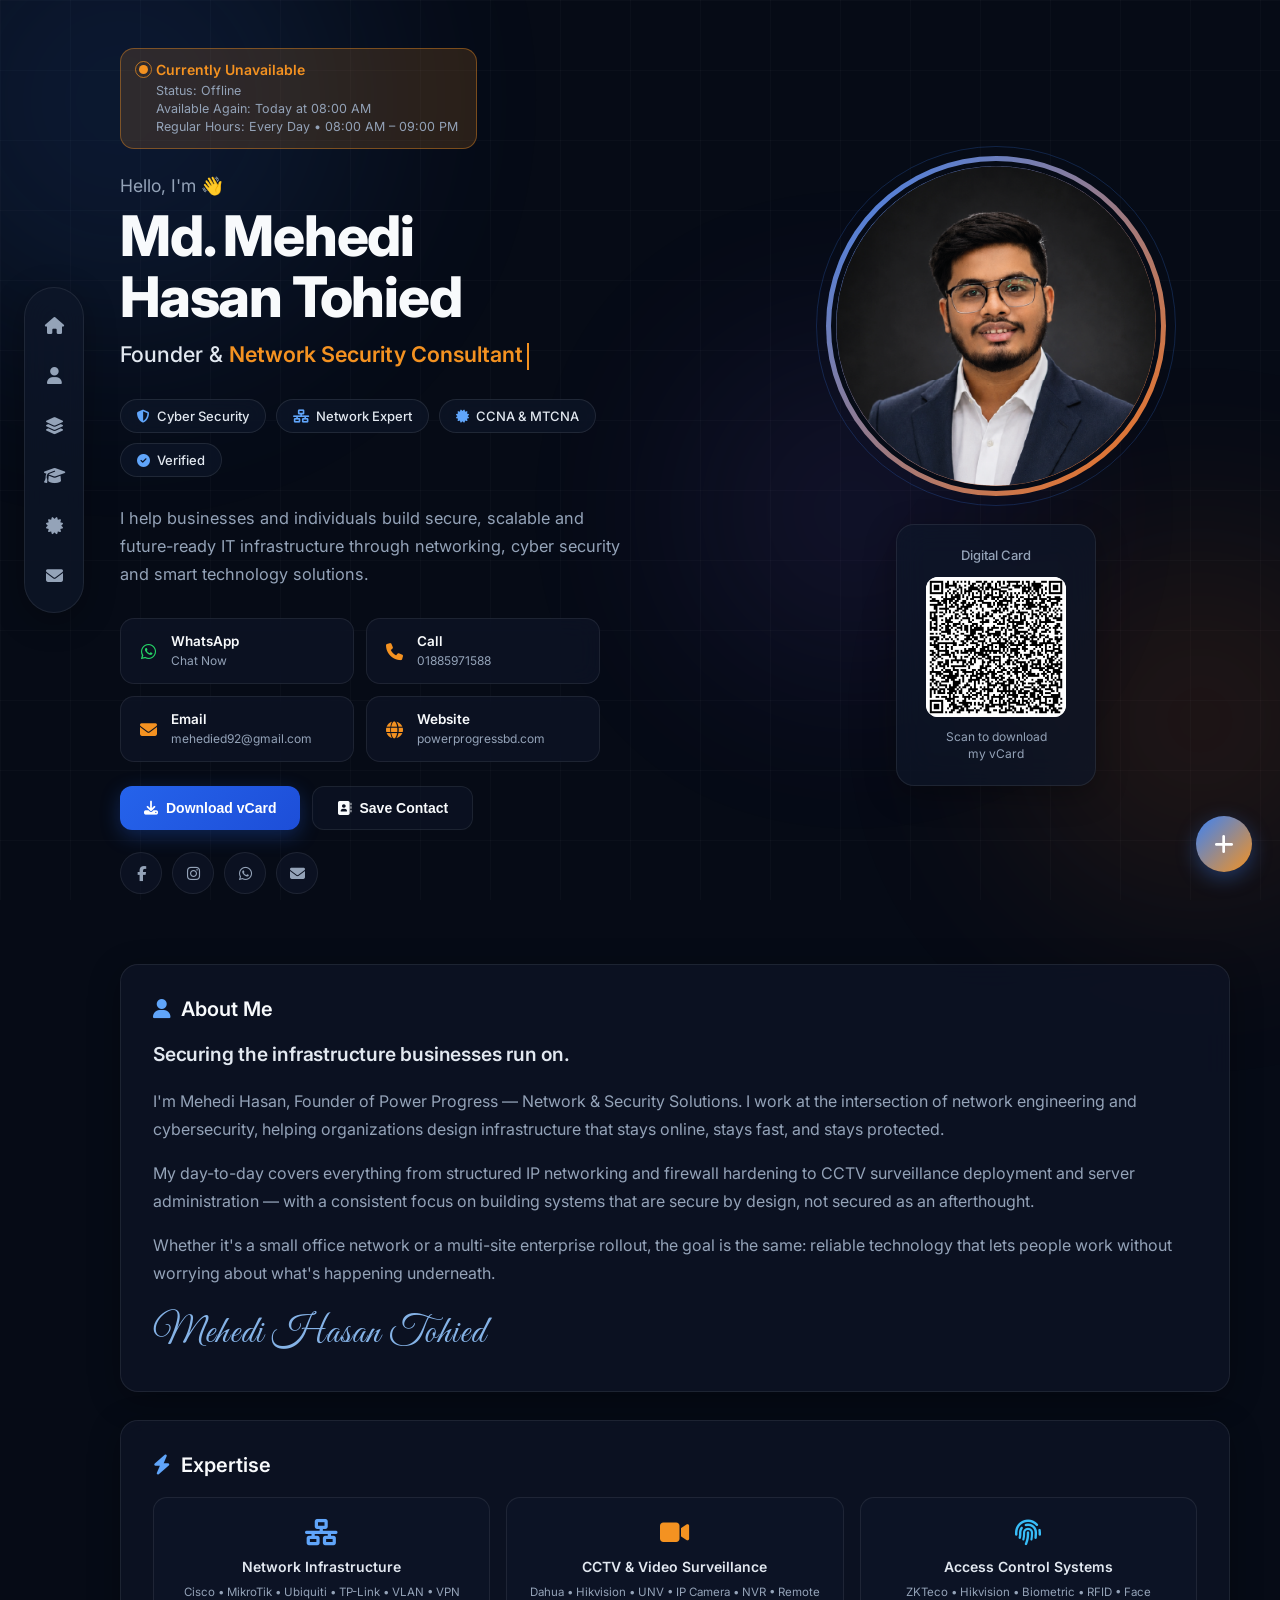
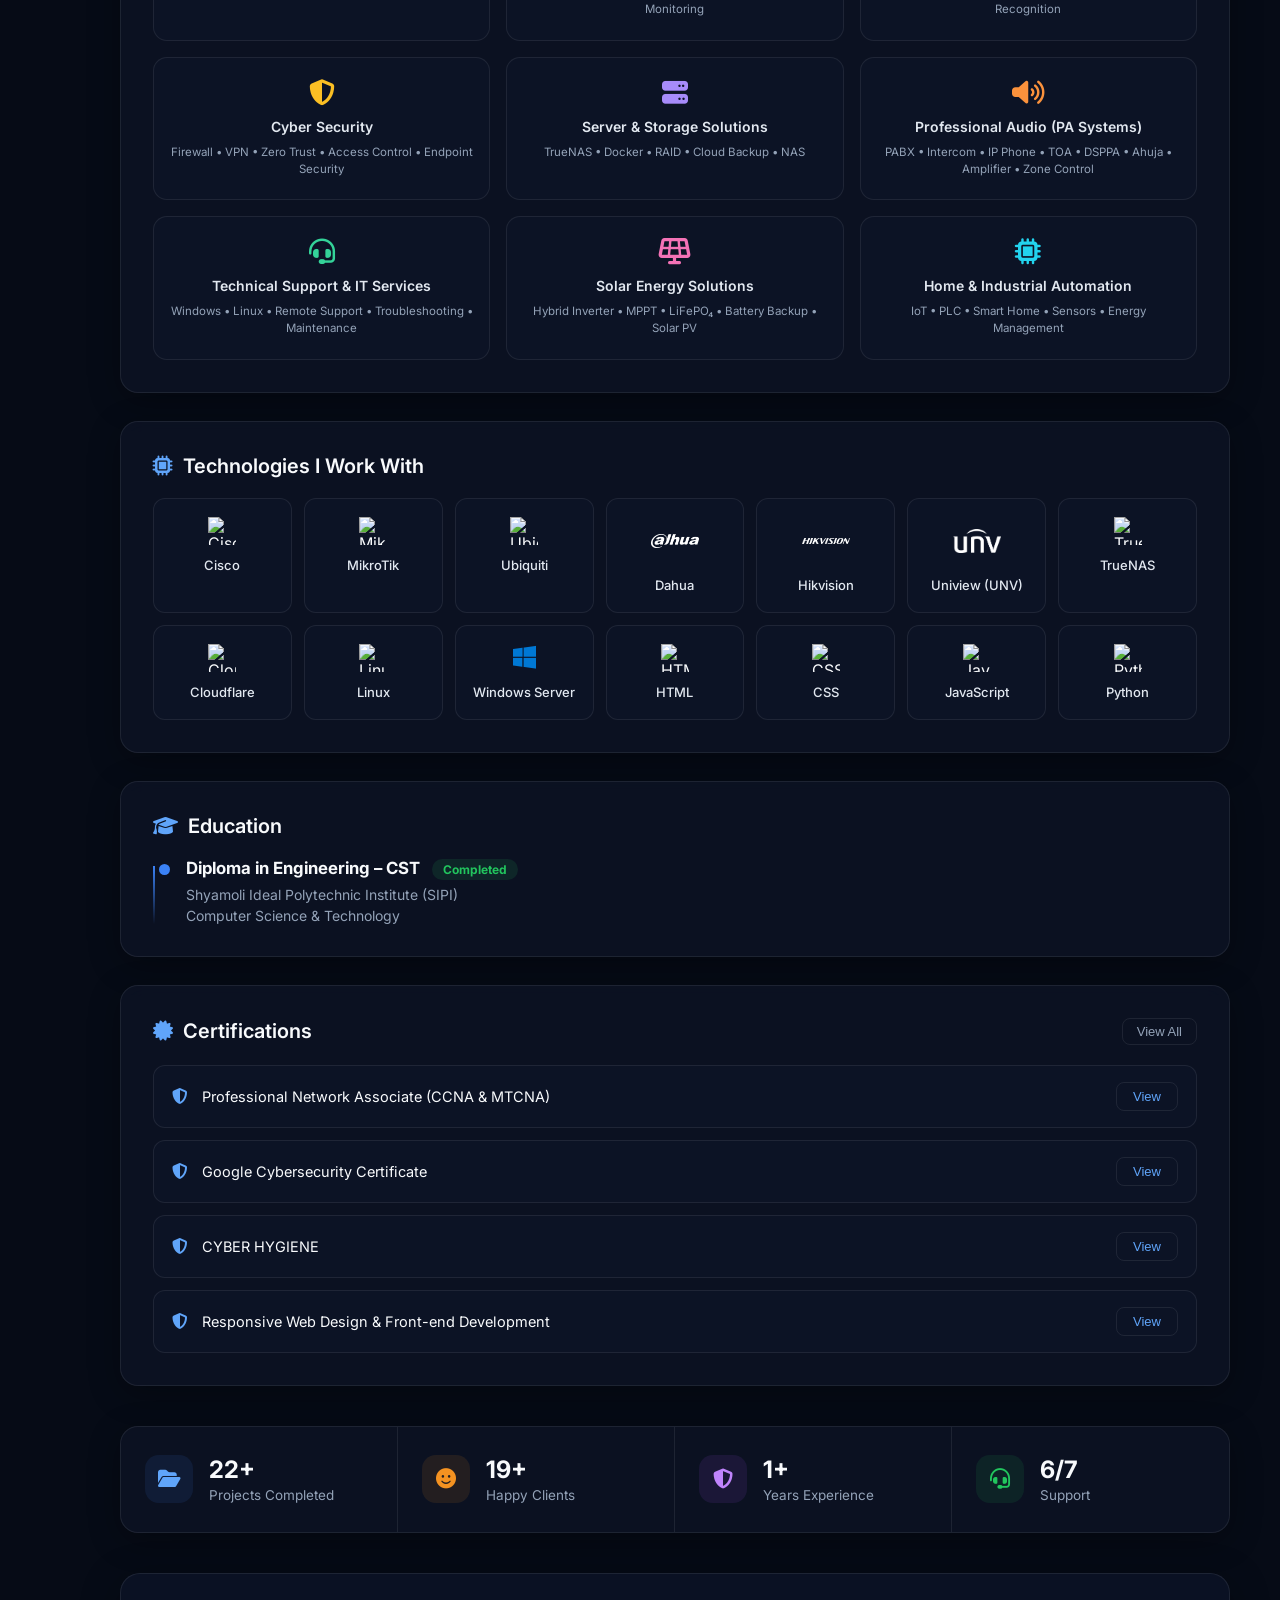
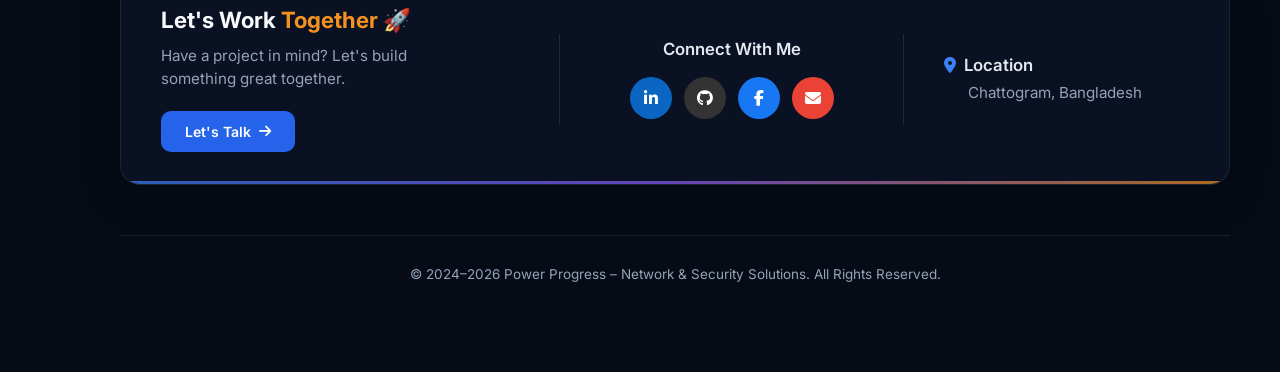
==== founder/index.html @ 4b0bb414 "Add files via upload" ====
<!DOCTYPE html>
<html lang="en">
<head>
  <meta charset="UTF-8" />
  <meta name="viewport" content="width=device-width, initial-scale=1.0" />
  <meta http-equiv="X-UA-Compatible" content="IE=edge" />

  <!-- Primary SEO Meta Tags -->
  <title>Md. Mehedi Hasan Tohied | Network Security Consultant | Power Progress BD</title>
  <meta name="title" content="Md. Mehedi Hasan Tohied | Network Security Consultant | Power Progress BD" />
  <meta name="description" content="Founder of Power Progress – Network & Security Solutions. Expert in Network Design, Cyber Security, CCTV, Access Control, Server Management & Solar Solutions in Chattogram, Bangladesh. CCNA & MTCNA Certified." />
  <meta name="keywords" content="Md. Mehedi Hasan Tohied, Network Security Consultant, Cyber Security Expert, CCNA, MTCNA, MikroTik, Cisco, CCTV Installation, Access Control, Power Progress, Chattogram, Bangladesh, Network Infrastructure, Server Management, Solar Energy" />
  <meta name="author" content="Md. Mehedi Hasan Tohied" />
  <meta name="robots" content="index, follow, max-image-preview:large, max-snippet:-1, max-video-preview:-1" />
  <meta name="googlebot" content="index, follow" />
  <meta name="theme-color" content="#060b16" />
  <meta name="msapplication-TileColor" content="#060b16" />
  <meta name="format-detection" content="telephone=yes" />
  <link rel="canonical" href="https://powerprogressbd.com/" />

  <!-- Favicon & App Icons (SVG data-URI – zero extra HTTP requests) -->
  <link rel="icon" type="image/svg+xml" href="data:image/svg+xml,%3Csvg xmlns='http://www.w3.org/2000/svg' viewBox='0 0 100 100'%3E%3Cdefs%3E%3ClinearGradient id='g' x1='0%25' y1='0%25' x2='100%25' y2='100%25'%3E%3Cstop offset='0%25' stop-color='%233b82f6'/%3E%3Cstop offset='100%25' stop-color='%23f97316'/%3E%3C/linearGradient%3E%3C/defs%3E%3Ccircle cx='50' cy='50' r='48' fill='%23060b16' stroke='url(%23g)' stroke-width='4'/%3E%3Ctext x='50' y='62' text-anchor='middle' font-family='Arial,sans-serif' font-weight='700' font-size='42' fill='url(%23g)'%3EM%3C/text%3E%3C/svg%3E" />
  <link rel="apple-touch-icon" href="data:image/svg+xml,%3Csvg xmlns='http://www.w3.org/2000/svg' viewBox='0 0 100 100'%3E%3Cdefs%3E%3ClinearGradient id='g' x1='0%25' y1='0%25' x2='100%25' y2='100%25'%3E%3Cstop offset='0%25' stop-color='%233b82f6'/%3E%3Cstop offset='100%25' stop-color='%23f97316'/%3E%3C/linearGradient%3E%3C/defs%3E%3Ccircle cx='50' cy='50' r='48' fill='%23060b16' stroke='url(%23g)' stroke-width='4'/%3E%3Ctext x='50' y='62' text-anchor='middle' font-family='Arial,sans-serif' font-weight='700' font-size='42' fill='url(%23g)'%3EM%3C/text%3E%3C/svg%3E" />
  <link rel="mask-icon" href="data:image/svg+xml,%3Csvg xmlns='http://www.w3.org/2000/svg' viewBox='0 0 100 100'%3E%3Ccircle cx='50' cy='50' r='48' fill='%233b82f6'/%3E%3C/svg%3E" color="#3b82f6" />

  <!-- Open Graph / Facebook -->
  <meta property="og:type" content="profile" />
  <meta property="og:url" content="https://powerprogressbd.com/" />
  <meta property="og:title" content="Md. Mehedi Hasan Tohied | Network Security Consultant" />
  <meta property="og:description" content="Founder of Power Progress – Network & Security Solutions. Expert in Network Design, Cyber Security, CCTV Systems, Access Control & Server Management in Chattogram, Bangladesh." />
  <meta property="og:image" content="assets/images/og.jpg" />
  <meta property="og:image:width" content="1200" />
  <meta property="og:image:height" content="630" />
  <meta property="og:image:alt" content="Md. Mehedi Hasan Tohied - Network Security Consultant" />
  <meta property="og:site_name" content="Power Progress – Network & Security Solutions" />
  <meta property="og:locale" content="en_US" />
  <meta property="profile:first_name" content="Mehedi" />
  <meta property="profile:last_name" content="Hasan Tohied" />
  <meta property="profile:username" content="mehedi.ed" />

  <!-- Twitter Card -->
  <meta name="twitter:card" content="summary_large_image" />
  <meta name="twitter:url" content="https://powerprogressbd.com/" />
  <meta name="twitter:title" content="Md. Mehedi Hasan Tohied | Network Security Consultant" />
  <meta name="twitter:description" content="Founder of Power Progress – Network & Security Solutions. CCNA & MTCNA Certified. Network Design, Cyber Security, CCTV & more in Chattogram, Bangladesh." />
  <meta name="twitter:image" content="assets/images/og.jpg" />
  <meta name="twitter:image:alt" content="Md. Mehedi Hasan Tohied - Network Security Consultant" />

  <!-- Performance: Preconnect & DNS Prefetch -->
  <link rel="preconnect" href="https://fonts.googleapis.com" />
  <link rel="preconnect" href="https://fonts.gstatic.com" crossorigin />
  <link rel="preconnect" href="https://cdnjs.cloudflare.com" />
  <link rel="preconnect" href="https://cdn.simpleicons.org" />
  <link rel="dns-prefetch" href="https://cdn.simpleicons.org" />


  <!-- Fonts – non-blocking load (display=swap + media trick) -->
  <link href="https://fonts.googleapis.com/css2?family=Inter:wght@300;400;500;600;700;800&family=Great+Vibes&display=swap" rel="stylesheet" media="print" onload="this.media='all'" />
  <noscript><link href="https://fonts.googleapis.com/css2?family=Inter:wght@300;400;500;600;700;800&family=Great+Vibes&display=swap" rel="stylesheet" /></noscript>

  <!-- Font Awesome – non-blocking -->
  <link rel="stylesheet" href="https://cdnjs.cloudflare.com/ajax/libs/font-awesome/6.5.1/css/all.min.css" media="print" onload="this.media='all'" />
  <noscript><link rel="stylesheet" href="https://cdnjs.cloudflare.com/ajax/libs/font-awesome/6.5.1/css/all.min.css" /></noscript>

  <!-- Structured Data: Person + Organization + ProfessionalService + WebSite -->
  <script type="application/ld+json">
  {
    "@context": "https://schema.org",
    "@graph": [
      {
        "@type": "Person",
        "@id": "https://powerprogressbd.com/#person",
        "name": "Md. Mehedi Hasan Tohied",
        "givenName": "Mehedi",
        "familyName": "Hasan Tohied",
        "alternateName": "Mehedi Tohied",
        "jobTitle": "Founder & Network Security Consultant",
        "description": "Founder of Power Progress – Network & Security Solutions. Specializes in Network Design, Cyber Security, CCTV Systems, Access Control, Server Management and Solar Energy Solutions.",
        "url": "https://powerprogressbd.com/",
        "image": "assets/images/profile.png",
        "email": "mehedied92@gmail.com",
        "telephone": "+8801885971588",
        "address": {
          "@type": "PostalAddress",
          "addressLocality": "Chattogram",
          "addressCountry": "BD"
        },
        "sameAs": [
          "https://www.facebook.com/share/1FPUoGN6Qx/",
          "https://instagram.com/mehedi.ed",
          "https://wa.me/8801885971588"
        ],
        "alumniOf": {
          "@type": "EducationalOrganization",
          "name": "Shyamoli Ideal Polytechnic Institute (SIPI)",
          "description": "Diploma in Engineering – Computer Science & Technology"
        },
        "hasCredential": [
          {
            "@type": "EducationalOccupationalCredential",
            "name": "Professional Network Associate (CCNA & MTCNA)",
            "credentialCategory": "certificate"
          },
          {
            "@type": "EducationalOccupationalCredential",
            "name": "Google Cybersecurity Certificate",
            "credentialCategory": "certificate"
          }
        ],
        "knowsAbout": [
          "Network Infrastructure",
          "Cyber Security",
          "CCTV & Video Surveillance",
          "Access Control Systems",
          "Server & Storage Solutions",
          "Professional Audio (PA Systems)",
          "Solar Energy Solutions",
          "Home & Industrial Automation"
        ],
        "worksFor": {
          "@id": "https://powerprogressbd.com/#organization"
        }
      },
      {
        "@type": "Organization",
        "@id": "https://powerprogressbd.com/#organization",
        "name": "Power Progress – Network & Security Solutions",
        "url": "https://powerprogressbd.com/",
        "logo": "assets/images/logo.png",
        "founder": {
          "@id": "https://powerprogressbd.com/#person"
        },
        "address": {
          "@type": "PostalAddress",
          "addressLocality": "Chattogram",
          "addressCountry": "BD"
        },
        "contactPoint": {
          "@type": "ContactPoint",
          "telephone": "+8801885971588",
          "contactType": "customer service",
          "email": "mehedied92@gmail.com",
          "availableLanguage": ["English", "Bengali"],
          "areaServed": "BD"
        },
        "sameAs": [
          "https://www.facebook.com/share/1FPUoGN6Qx/",
          "https://instagram.com/mehedi.ed"
        ]
      },
      {
        "@type": "ProfessionalService",
        "@id": "https://powerprogressbd.com/#service",
        "name": "Power Progress – Network & Security Solutions",
        "description": "Professional network design, cyber security, CCTV installation, access control, server management and solar energy solutions in Chattogram, Bangladesh.",
        "url": "https://powerprogressbd.com/",
        "provider": {
          "@id": "https://powerprogressbd.com/#person"
        },
        "areaServed": {
          "@type": "City",
          "name": "Chattogram"
        },
        "serviceType": [
          "Network Infrastructure Design",
          "Cyber Security Consulting",
          "CCTV & Video Surveillance",
          "Access Control Systems",
          "Server & Storage Solutions",
          "Solar Energy Solutions"
        ]
      },
      {
        "@type": "WebSite",
        "@id": "https://powerprogressbd.com/#website",
        "url": "https://powerprogressbd.com/",
        "name": "Power Progress – Network & Security Solutions",
        "description": "Digital business card and portfolio of Md. Mehedi Hasan Tohied",
        "publisher": {
          "@id": "https://powerprogressbd.com/#organization"
        },
        "inLanguage": "en"
      }
    ]
  }
  </script>

  <link rel="stylesheet" href="style.css" />
</head>
<body>
  <div class="bg-orb orb1"></div>
  <div class="bg-orb orb2"></div>
  <div class="bg-orb orb3"></div>

  <div class="app">
    <!-- Desktop Sidebar -->
    <nav class="sidebar">
      <a href="#home" class="nav-icon active"><i class="fas fa-home"></i></a>
      <a href="#about" class="nav-icon"><i class="fas fa-user"></i></a>
      <a href="#expertise" class="nav-icon"><i class="fas fa-layer-group"></i></a>
      <a href="#education" class="nav-icon"><i class="fas fa-graduation-cap"></i></a>
      <a href="#certs" class="nav-icon"><i class="fas fa-certificate"></i></a>
      <a href="#contact" class="nav-icon"><i class="fas fa-envelope"></i></a>
    </nav>

    <!-- Floating Bottom Nav (Mobile + Tablet) -->
    <nav class="bottom-nav">
      <a href="#home" class="nav-icon active"><i class="fas fa-home"></i></a>
      <a href="#about" class="nav-icon"><i class="fas fa-user"></i></a>
      <a href="#expertise" class="nav-icon"><i class="fas fa-layer-group"></i></a>
      <a href="#education" class="nav-icon"><i class="fas fa-graduation-cap"></i></a>
      <a href="#certs" class="nav-icon"><i class="fas fa-certificate"></i></a>
      <a href="#contact" class="nav-icon"><i class="fas fa-envelope"></i></a>
    </nav>

    <main class="main">
      <!-- HERO -->
      <section class="hero" id="home">
        <div class="hero-left reveal-left">
          
          <div class="status-badge available" id="statusBadge">
            <div class="status-main">
              <span class="status-dot"></span>
              <span id="statusTitle">Available for Consultation</span>
            </div>
            <div class="status-sub" id="statusSub">
              Status: Available Now<br>
              Working Hours: Every Day • 08:00 AM – 09:00 PM
            </div>
          </div>

          <div class="hello" id="greeting">Hello, I'm 👋</div>
          <h1>Md. Mehedi<br>Hasan Tohied</h1>

          <div class="typing-wrapper">
            <div class="typing">
              Founder & <span id="typing-text"></span><span class="cursor"></span>
            </div>
          </div>

          <div class="badges">
            <div class="badge-item"><i class="fas fa-shield-alt"></i> Cyber Security</div>
            <div class="badge-item"><i class="fas fa-network-wired"></i> Network Expert</div>
            <div class="badge-item"><i class="fas fa-certificate"></i> CCNA & MTCNA</div>
            <div class="badge-item"><i class="fas fa-check-circle"></i> Verified</div>
          </div>

          <p class="desc">
            I help businesses and individuals build secure, scalable and future-ready IT infrastructure through networking, cyber security and smart technology solutions.
          </p>

          <div class="contact-grid">
            <a href="https://wa.me/8801885971588" class="contact-card" target="_blank">
              <i class="fab fa-whatsapp wa"></i>
              <div><strong>WhatsApp</strong><span>Chat Now</span></div>
            </a>
            <a href="tel:+8801885971588" class="contact-card">
              <i class="fas fa-phone call"></i>
              <div><strong>Call</strong><span>01885971588</span></div>
            </a>
            <a href="mailto:mehedied92@gmail.com" class="contact-card">
              <i class="fas fa-envelope mail"></i>
              <div><strong>Email</strong><span>mehedied92@gmail.com</span></div>
            </a>
            <a href="https://powerprogressbd.com" class="contact-card" target="_blank">
              <i class="fas fa-globe web"></i>
              <div><strong>Website</strong><span>powerprogressbd.com</span></div>
            </a>
          </div>

          <div class="action-btns">
            <button class="btn btn-primary" onclick="downloadVCard()">
              <i class="fas fa-download"></i> Download vCard
            </button>
            <button class="btn btn-outline" onclick="downloadVCard()">
              <i class="fas fa-address-book"></i> Save Contact
            </button>
          </div>

          <div class="social-row">
            <a href="https://www.facebook.com/share/1FPUoGN6Qx/" target="_blank" class="social-btn"><i class="fab fa-facebook-f"></i></a>
            <a href="https://instagram.com/mehedi.ed" target="_blank" class="social-btn"><i class="fab fa-instagram"></i></a>
            <a href="https://wa.me/8801885971588" target="_blank" class="social-btn"><i class="fab fa-whatsapp"></i></a>
            <a href="mailto:mehedied92@gmail.com" class="social-btn"><i class="fas fa-envelope"></i></a>
          </div>
        </div>

        <div class="hero-right reveal-right">
          <div class="avatar-container">
            <div class="avatar-glow"></div>
            <div class="avatar-ring">
              <img src="assets/images/profile.png" 
                   alt="Md. Mehedi Hasan Tohied – Network Security Consultant" 
                   class="avatar"
                   width="340" height="340"
                   decoding="async"
                   fetchpriority="high"
                   onerror="this.src='assets/images/profile.png'">
            </div>
          </div>
          <div class="digital-card">
            <h4>Digital Card</h4>
            <div class="qr-box">
              <img src="assets/images/qr.png" 
                   alt="QR Code – Scan to contact Md. Mehedi Hasan Tohied on WhatsApp"
                   width="140" height="140"
                   loading="lazy" decoding="async">
            </div>

            <p>Scan to download<br>my vCard</p>
          </div>
        </div>
      </section>

      <!-- STACKED SECTIONS -->
      <div class="section-stack">
        <div class="card reveal" id="about">
          <div class="card-title"><i class="fas fa-user"></i> About Me</div>
          <p class="about-tagline">Securing the infrastructure businesses run on.</p>
          <p class="about-text">
            I'm Mehedi Hasan, Founder of Power Progress — Network &amp; Security Solutions. I work at the intersection of network engineering and cybersecurity, helping organizations design infrastructure that stays online, stays fast, and stays protected.
          </p>
          <p class="about-text">
            My day-to-day covers everything from structured IP networking and firewall hardening to CCTV surveillance deployment and server administration — with a consistent focus on building systems that are secure by design, not secured as an afterthought.
          </p>
          <p class="about-text">
            Whether it's a small office network or a multi-site enterprise rollout, the goal is the same: reliable technology that lets people work without worrying about what's happening underneath.
          </p>
          <div class="signature">Mehedi Hasan Tohied</div>
        </div>

        <div class="card reveal" id="expertise">
          <div class="card-title"><i class="fas fa-bolt"></i> Expertise</div>
          <div class="exp-grid">
            <div class="exp-item">
              <i class="fas fa-network-wired"></i>
              <strong>Network Infrastructure</strong>
              <span>Cisco • MikroTik • Ubiquiti • TP-Link • VLAN • VPN</span>
            </div>
            <div class="exp-item">
              <i class="fas fa-video"></i>
              <strong>CCTV & Video Surveillance</strong>
              <span>Dahua • Hikvision • UNV • IP Camera • NVR • Remote Monitoring</span>
            </div>
            <div class="exp-item">
              <i class="fas fa-fingerprint"></i>
              <strong>Access Control Systems</strong>
              <span>ZKTeco • Hikvision • Biometric • RFID • Face Recognition</span>
            </div>
            <div class="exp-item">
              <i class="fas fa-shield-halved"></i>
              <strong>Cyber Security</strong>
              <span>Firewall • VPN • Zero Trust • Access Control • Endpoint Security</span>
            </div>
            <div class="exp-item">
              <i class="fas fa-server"></i>
              <strong>Server & Storage Solutions</strong>
              <span>TrueNAS • Docker • RAID • Cloud Backup • NAS</span>
            </div>
            <div class="exp-item">
              <i class="fas fa-volume-high"></i>
              <strong>Professional Audio (PA Systems)</strong>
              <span>PABX • Intercom • IP Phone • TOA • DSPPA • Ahuja • Amplifier • Zone Control</span>
            </div>
            <div class="exp-item">
              <i class="fas fa-headset"></i>
              <strong>Technical Support & IT Services</strong>
              <span>Windows • Linux • Remote Support • Troubleshooting • Maintenance</span>
            </div>
            <div class="exp-item">
              <i class="fas fa-solar-panel"></i>
              <strong>Solar Energy Solutions</strong>
              <span>Hybrid Inverter • MPPT • LiFePO₄ • Battery Backup • Solar PV</span>
            </div>
            <div class="exp-item">
              <i class="fas fa-microchip"></i>
              <strong>Home & Industrial Automation</strong>
              <span>IoT • PLC • Smart Home • Sensors • Energy Management</span>
            </div>
          </div>
        </div>

        <div class="card reveal" id="technologies">
          <div class="card-title"><i class="fas fa-microchip"></i> Technologies I Work With</div>
          <div class="tech-grid">
            <div class="tech-item">
              <img src="https://cdn.simpleicons.org/cisco" alt="Cisco" width="28" height="28" loading="lazy" decoding="async" />
              <span>Cisco</span>
            </div>
            <div class="tech-item">
              <img src="https://cdn.simpleicons.org/mikrotik" alt="MikroTik" width="28" height="28" loading="lazy" decoding="async" />
              <span>MikroTik</span>
            </div>
            <div class="tech-item">
              <img src="https://cdn.simpleicons.org/ubiquiti" alt="Ubiquiti" width="28" height="28" loading="lazy" decoding="async" />
              <span>Ubiquiti</span>
            </div>
            <div class="tech-item">
              <img src="assets/Brand/dahua.png" alt="Dahua" width="32" height="32" loading="lazy" decoding="async" />
              <span>Dahua</span>
            </div>
            <div class="tech-item">
              <img src="assets/Brand/hikvision.png" alt="Hikvision" width="32" height="32" loading="lazy" decoding="async" />
              <span>Hikvision</span>
            </div>
            <div class="tech-item">
              <img src="assets/Brand/unv.png" alt="Uniview" width="32" height="32" loading="lazy" decoding="async" />
              <span>Uniview (UNV)</span>
            </div>
            <div class="tech-item">
              <img src="https://cdn.simpleicons.org/truenas" alt="TrueNAS" width="28" height="28" loading="lazy" decoding="async" />
              <span>TrueNAS</span>
            </div>
            <div class="tech-item">
              <img src="https://cdn.simpleicons.org/cloudflare" alt="Cloudflare" width="28" height="28" loading="lazy" decoding="async" />
              <span>Cloudflare</span>
            </div>
            <div class="tech-item">
              <img src="https://cdn.simpleicons.org/linux" alt="Linux" width="28" height="28" loading="lazy" decoding="async" />
              <span>Linux</span>
            </div>
            <div class="tech-item">
              <i class="fab fa-windows" style="color:#0078d4"></i>
              <span>Windows Server</span>
            </div>
            <div class="tech-item">
              <img src="https://cdn.simpleicons.org/html5" alt="HTML5" width="28" height="28" loading="lazy" decoding="async" />
              <span>HTML</span>
            </div>
            <div class="tech-item">
              <img src="https://cdn.simpleicons.org/css" alt="CSS" width="28" height="28" loading="lazy" decoding="async" />
              <span>CSS</span>
            </div>
            <div class="tech-item">
              <img src="https://cdn.simpleicons.org/javascript" alt="JavaScript" width="28" height="28" loading="lazy" decoding="async" />
              <span>JavaScript</span>
            </div>
            <div class="tech-item">
              <img src="https://cdn.simpleicons.org/python" alt="Python" width="28" height="28" loading="lazy" decoding="async" />
              <span>Python</span>
            </div>

          </div>
        </div>

        <div class="card reveal" id="education">
          <div class="card-title"><i class="fas fa-graduation-cap"></i> Education</div>
          <div class="edu-item">
            <div class="edu-dot"></div>
            <div class="edu-content">
              <h4>Diploma in Engineering – CST <span class="badge">Completed</span></h4>
              <p>Shyamoli Ideal Polytechnic Institute (SIPI)</p>
              <p>Computer Science & Technology</p>
            </div>
          </div>
        </div>

        <div class="card reveal" id="certs">
          <div class="card-title">
            <i class="fas fa-certificate"></i> Certifications
            <button class="view-all">View All</button>
          </div>
          <div class="cert-list">
            <div class="cert-item">
              <div class="left"><i class="fas fa-shield-alt"></i><span>Professional Network Associate (CCNA & MTCNA)</span></div>
              <button class="view-btn" onclick="openCert('Professional Network Associate', 'CCNA & MTCNA Certified', 'assets/certificates/ccna.jpg')">View</button>
            </div>
            <div class="cert-item">
              <div class="left"><i class="fas fa-shield-alt"></i><span>Google Cybersecurity Certificate</span></div>
              <button class="view-btn" onclick="openCert('Google Cybersecurity Certificate', 'Issued by Google', 'assets/certificates/google.jpg')">View</button>
            </div>
            <div class="cert-item">
              <div class="left"><i class="fas fa-shield-alt"></i><span>CYBER HYGIENE</span></div>
              <button class="view-btn" onclick="openCert('CYBER HYGIENE', 'Cybersecurity Fundamentals', 'assets/certificates/cyber.jpg')">View</button>
            </div>
            <div class="cert-item">
              <div class="left"><i class="fas fa-shield-alt"></i><span>Responsive Web Design & Front-end Development</span></div>
              <button class="view-btn" onclick="openCert('Responsive Web Design', 'Front-end Development', 'assets/certificates/frontend.jpg')">View</button>
            </div>
          </div>
        </div>
      </div>

      <!-- Stats -->
      <div class="stats reveal">
        <div class="stats-inner">
          <div class="stat">
            <div class="stat-icon"><i class="fas fa-folder-open"></i></div>
            <div><strong class="counter" data-target="96">0</strong><span>Projects Completed</span></div>
          </div>
          <div class="stat">
            <div class="stat-icon"><i class="fas fa-smile"></i></div>
            <div><strong class="counter" data-target="83">0</strong><span>Happy Clients</span></div>
          </div>
          <div class="stat">
            <div class="stat-icon"><i class="fas fa-shield-alt"></i></div>
            <div><strong class="counter" data-target="4">0</strong><span>Years Experience</span></div>
          </div>
          <div class="stat">
            <div class="stat-icon"><i class="fas fa-headset"></i></div>
            <div><strong class="counter" data-target="24">0</strong><span>Support</span></div>
          </div>
        </div>
      </div>

      <!-- CTA -->
      <div class="cta-section reveal" id="contact">
        <div class="cta-card">
          <div class="cta-left">
            <h3>Let's Work <span>Together</span> 🚀</h3>
            <p>Have a project in mind? Let's build something great together.</p>
            <a href="https://wa.me/8801885971588" target="_blank" class="cta-btn">
              Let's Talk <i class="fas fa-arrow-right"></i>
            </a>
          </div>
          <div class="cta-divider"></div>
          <div class="cta-middle">
            <h4>Connect With Me</h4>
            <div class="cta-socials">
              <a href="https://www.linkedin.com" target="_blank" class="cta-social linkedin"><i class="fab fa-linkedin-in"></i></a>
              <a href="https://github.com" target="_blank" class="cta-social github"><i class="fab fa-github"></i></a>
              <a href="https://www.facebook.com/share/1FPUoGN6Qx/" target="_blank" class="cta-social facebook"><i class="fab fa-facebook-f"></i></a>
              <a href="mailto:mehedied92@gmail.com" class="cta-social email"><i class="fas fa-envelope"></i></a>
            </div>
          </div>
          <div class="cta-divider"></div>
          <div class="cta-right">
            <div class="loc-title">
              <i class="fas fa-map-marker-alt"></i>
              Location
            </div>
            <p>Chattogram, Bangladesh</p>
          </div>
        </div>
      </div>

      <footer class="reveal">
        © 2024–2026 Power Progress – Network & Security Solutions. All Rights Reserved.
      </footer>
    </main>
  </div>

  <!-- FAB -->
  <div class="fab-container">
    <div class="fab-actions" id="fabActions">
      <a href="tel:+8801885971588" class="fab-btn"><i class="fas fa-phone"></i> Call</a>
      <a href="https://wa.me/8801885971588" target="_blank" class="fab-btn"><i class="fab fa-whatsapp"></i> WhatsApp</a>
      <a href="mailto:mehedied92@gmail.com" class="fab-btn"><i class="fas fa-envelope"></i> Email</a>
      <button class="fab-btn" onclick="downloadVCard()"><i class="fas fa-download"></i> Save Contact</button>
    </div>
    <button class="fab-main" id="fabMain" onclick="toggleFab()"><i class="fas fa-plus"></i></button>
  </div>

  <!-- Lightbox -->
  <div class="lightbox" id="lightbox">
    <div class="lightbox-content">
      <span class="lightbox-close" onclick="closeCert()">&times;</span>
      <div class="lightbox-icon" id="certIcon"><i class="fas fa-certificate"></i></div>
      <img id="certImage" src="" alt="Certificate" style="display:none;max-width:100%;border-radius:12px;margin-bottom:16px;" loading="lazy" />
      <h3 id="certTitle">Certificate Title</h3>
      <p id="certDesc">Certificate description</p>
      <button class="btn btn-primary" onclick="closeCert()">Close</button>
    </div>
  </div>

  
  <script src="script.js" defer></script>
</body>
</html>
---- founder/style.css ----
:root {
      --bg: #060b16;
      --card: rgba(15, 23, 42, 0.6);
      --border: rgba(255, 255, 255, 0.08);
      --blue: #3b82f6;
      --blue-light: #60a5fa;
      --orange: #F49221;
      --text: #f8fafc;
      --muted: #94a3b8;
      --green: #22C55E;
      --radius: 18px;
      --shadow: 0 8px 32px rgba(0, 0, 0, 0.3);
    }

    * { margin: 0; padding: 0; box-sizing: border-box; }
    html { scroll-behavior: smooth; }
    body {
      font-family: 'Inter', system-ui, sans-serif;
      background: var(--bg);
      color: var(--text);
      min-height: 100vh;
      overflow-x: hidden;
      position: relative;
    }

    body::before {
      content: '';
      position: fixed;
      inset: 0;
      background-image: 
        linear-gradient(rgba(255, 255, 255, 0.025) 1px, transparent 1px),
        linear-gradient(90deg, rgba(255, 255, 255, 0.025) 1px, transparent 1px);
      background-size: 70px 70px;
      pointer-events: none;
      z-index: 0;
    }

    .bg-orb {
      position: fixed;
      border-radius: 50%;
      filter: blur(110px);
      opacity: 0.12;
      pointer-events: none;
      z-index: 0;
      animation: float 22s infinite ease-in-out;
    }
    .orb1 { width: 480px; height: 480px; background: #3b82f6; top: -140px; left: -120px; }
    .orb2 { width: 360px; height: 360px; background: #f97316; bottom: 0; right: -100px; animation-delay: -8s; }
    .orb3 { width: 300px; height: 300px; background: #8b5cf6; top: 40%; left: 55%; animation-delay: -15s; }
    @keyframes float {
      0%, 100% { transform: translate(0, 0); }
      50% { transform: translate(30px, -40px); }
    }

    .reveal {
      opacity: 0;
      transform: translateY(30px);
      transition: all 0.8s cubic-bezier(0.16, 1, 0.3, 1);
    }
    .reveal.active { opacity: 1; transform: translateY(0); }
    .reveal-left {
      opacity: 0;
      transform: translateX(-40px);
      transition: all 0.8s cubic-bezier(0.16, 1, 0.3, 1);
    }
    .reveal-left.active { opacity: 1; transform: translateX(0); }
    .reveal-right {
      opacity: 0;
      transform: translateX(40px);
      transition: all 0.8s cubic-bezier(0.16, 1, 0.3, 1);
    }
    .reveal-right.active { opacity: 1; transform: translateX(0); }

    .app {
      display: flex;
      min-height: 100vh;
      position: relative;
      z-index: 1;
    }

    /* Desktop Sidebar */
    .sidebar {
      position: fixed;
      left: 24px;
      top: 50%;
      transform: translateY(-50%);
      width: 60px;
      background: rgba(15, 23, 42, 0.7);
      backdrop-filter: blur(18px);
      border: 1px solid var(--border);
      border-radius: 30px;
      display: flex;
      flex-direction: column;
      align-items: center;
      padding: 16px 0;
      gap: 8px;
      z-index: 100;
      box-shadow: var(--shadow);
    }
    .nav-icon {
      width: 42px;
      height: 42px;
      border-radius: 13px;
      display: flex;
      align-items: center;
      justify-content: center;
      color: #94a3b8;
      font-size: 17px;
      cursor: pointer;
      transition: all 0.25s;
      text-decoration: none;
    }
    .nav-icon:hover {
      color: #e2e8f0;
      background: rgba(255,255,255,0.06);
    }
    .nav-icon.active {
      background: linear-gradient(135deg, #3b82f6, #f97316);
      color: white;
    }

    /* ===== FLOATING BOTTOM NAV (Mobile + Tablet) ===== */
    .bottom-nav {
      display: none;
      position: fixed;
      bottom: 24px;
      left: 50%;
      transform: translateX(-50%);
      background: rgba(15, 23, 42, 0.85);
      backdrop-filter: blur(20px);
      border: 1px solid rgba(255, 255, 255, 0.1);
      border-radius: 50px;
      padding: 10px 18px;
      gap: 6px;
      z-index: 100;
      box-shadow: 0 10px 40px rgba(0, 0, 0, 0.4);
      justify-content: center;
      align-items: center;
    }
    .bottom-nav .nav-icon {
      width: 46px;
      height: 46px;
      border-radius: 50%;
      font-size: 18px;
    }

    .main {
      width: 100%;
      max-width: 1280px;
      margin: 0 auto;
      padding: 48px 50px 70px 120px;
    }

    /* HERO */
    .hero {
      display: grid;
      grid-template-columns: 1.1fr 0.9fr;
      gap: 70px;
      align-items: center;
      margin-bottom: 70px;
    }
    .hero-left { max-width: 580px; }

    /* Status Badge */
    .status-badge {
      display: inline-flex;
      flex-direction: column;
      gap: 4px;
      background: rgba(34, 197, 94, 0.15);
      border: 1px solid rgba(34, 197, 94, 0.35);
      border-radius: 14px;
      padding: 12px 18px;
      margin-bottom: 26px;
      max-width: fit-content;
      transition: all 0.3s ease;
    }
    .status-badge.unavailable {
      background: rgba(244, 146, 33, 0.15);
      border-color: rgba(244, 146, 33, 0.4);
    }
    .status-main {
      display: flex;
      align-items: center;
      gap: 8px;
      font-size: 14px;
      font-weight: 600;
    }
    .status-badge.available .status-main { color: #22C55E; }
    .status-badge.unavailable .status-main { color: #F49221; }

    .status-dot {
      width: 9px;
      height: 9px;
      border-radius: 50%;
      position: relative;
      flex-shrink: 0;
    }
    .status-badge.available .status-dot { background: #22C55E; }
    .status-badge.unavailable .status-dot { background: #F49221; }
    .status-dot::after {
      content: '';
      position: absolute;
      inset: -4px;
      border-radius: 50%;
      border: 1.5px solid currentColor;
      animation: pulse-ring 1.8s ease-out infinite;
      opacity: 0.7;
    }
    @keyframes pulse-ring {
      0% { transform: scale(0.7); opacity: 0.8; }
      100% { transform: scale(1.7); opacity: 0; }
    }
    .status-sub {
      font-size: 12.5px;
      color: var(--muted);
      padding-left: 17px;
      line-height: 1.45;
    }

    .hello {
      color: var(--muted);
      font-size: 1.1rem;
      margin-bottom: 10px;
    }
    .hero-left h1 {
      font-size: 3.5rem;
      font-weight: 800;
      line-height: 1.08;
      margin-bottom: 14px;
      letter-spacing: -1.2px;
    }
    .typing-wrapper {
      margin-bottom: 22px;
      min-height: 36px;
    }
    .typing {
      font-size: 1.35rem;
      font-weight: 500;
      color: #e2e8f0;
    }
    .typing span {
      color: var(--orange);
      font-weight: 600;
    }
    .cursor {
      display: inline-block;
      width: 2px;
      height: 1.25em;
      background: var(--orange);
      margin-left: 4px;
      animation: blink 0.75s infinite;
      vertical-align: middle;
    }
    @keyframes blink {
      0%, 100% { opacity: 1; }
      50% { opacity: 0; }
    }

    .badges {
      display: flex;
      flex-wrap: wrap;
      gap: 10px;
      margin-bottom: 28px;
    }
    .badge-item {
      background: rgba(15, 23, 42, 0.65);
      backdrop-filter: blur(12px);
      border: 1px solid rgba(255,255,255,0.09);
      color: #e2e8f0;
      font-size: 13px;
      font-weight: 500;
      padding: 8px 16px;
      border-radius: 999px;
      display: inline-flex;
      align-items: center;
      gap: 7px;
      transition: all 0.3s ease;
    }
    .badge-item:hover {
      border-color: rgba(59, 130, 246, 0.4);
      transform: translateY(-3px);
    }
    .badge-item i {
      font-size: 13px;
      color: var(--blue-light);
    }

    .desc {
      color: var(--muted);
      font-size: 1.02rem;
      line-height: 1.7;
      margin-bottom: 30px;
      max-width: 520px;
    }

    .contact-grid {
      display: grid;
      grid-template-columns: 1fr 1fr;
      gap: 12px;
      margin-bottom: 24px;
      max-width: 480px;
    }
    .contact-card {
      background: rgba(15, 23, 42, 0.6);
      backdrop-filter: blur(12px);
      border: 1px solid var(--border);
      border-radius: 14px;
      padding: 14px 16px;
      display: flex;
      align-items: center;
      gap: 12px;
      text-decoration: none;
      color: inherit;
      transition: all 0.3s ease;
      position: relative;
      overflow: hidden;
    }
    .contact-card:hover {
      border-color: rgba(59, 130, 246, 0.35);
      transform: translateY(-3px);
    }
    .contact-card i {
      font-size: 17px;
      width: 22px;
      text-align: center;
    }
    .contact-card .wa { color: #25d366; }
    .contact-card .call { color: #F49221; }
    .contact-card .mail { color: #F49221; }
    .contact-card .web { color: #F49221; }
    .contact-card strong {
      display: block;
      font-size: 13.5px;
      font-weight: 600;
    }
    .contact-card span {
      font-size: 12px;
      color: var(--muted);
    }

    .action-btns {
      display: flex;
      gap: 12px;
      margin-bottom: 22px;
    }
    .btn {
      padding: 13px 24px;
      border-radius: 12px;
      font-weight: 600;
      font-size: 14px;
      border: none;
      cursor: pointer;
      display: inline-flex;
      align-items: center;
      gap: 8px;
      transition: all 0.3s ease;
      position: relative;
      overflow: hidden;
    }
    .btn-primary {
      background: linear-gradient(135deg, #2563eb, #1d4ed8);
      color: white;
      box-shadow: 0 6px 20px rgba(37, 99, 235, 0.3);
    }
    .btn-primary:hover {
      transform: translateY(-3px);
      box-shadow: 0 10px 28px rgba(37, 99, 235, 0.4);
    }
    .btn-outline {
      background: rgba(15, 23, 42, 0.5);
      color: var(--text);
      border: 1px solid var(--border);
    }
    .btn-outline:hover {
      border-color: rgba(59, 130, 246, 0.4);
      transform: translateY(-3px);
    }

    .ripple {
      position: absolute;
      border-radius: 50%;
      background: rgba(255,255,255,0.3);
      transform: scale(0);
      animation: ripple-anim 0.55s linear;
      pointer-events: none;
    }
    @keyframes ripple-anim {
      to { transform: scale(4); opacity: 0; }
    }

    .social-row {
      display: flex;
      gap: 10px;
    }
    .social-btn {
      width: 42px;
      height: 42px;
      border-radius: 50%;
      background: rgba(15, 23, 42, 0.6);
      border: 1px solid var(--border);
      display: flex;
      align-items: center;
      justify-content: center;
      color: var(--muted);
      font-size: 15px;
      transition: all 0.3s;
      text-decoration: none;
      position: relative;
      overflow: hidden;
    }
    .social-btn:hover {
      color: white;
      border-color: rgba(59, 130, 246, 0.4);
      transform: translateY(-3px);
    }

    .hero-right {
      display: flex;
      flex-direction: column;
      align-items: center;
      gap: 28px;
    }
    .avatar-container {
      position: relative;
      width: 340px;
      height: 340px;
      animation: floatAvatar 5s ease-in-out infinite;
    }
    @keyframes floatAvatar {
      0%, 100% { transform: translateY(0); }
      50% { transform: translateY(-12px); }
    }
    .avatar-ring {
      position: absolute;
      inset: 0;
      border-radius: 50%;
      padding: 5px;
      background: linear-gradient(135deg, #3b82f6, #f97316, #8b5cf6, #3b82f6);
      background-size: 300% 300%;
      animation: gradientRotate 6s ease infinite;
    }
    @keyframes gradientRotate {
      0% { background-position: 0% 50%; }
      50% { background-position: 100% 50%; }
      100% { background-position: 0% 50%; }
    }
    .avatar-ring::before {
      content: '';
      position: absolute;
      inset: -10px;
      border-radius: 50%;
      border: 1.5px solid rgba(59, 130, 246, 0.22);
    }
    .avatar {
      width: 100%;
      height: 100%;
      border-radius: 50%;
      object-fit: cover;
      border: 5px solid #060b16;
      display: block;
      position: relative;
      z-index: 2;
    }
    .avatar-glow {
      position: absolute;
      inset: 20px;
      border-radius: 50%;
      background: radial-gradient(circle, rgba(59, 130, 246, 0.22) 0%, transparent 70%);
      filter: blur(18px);
      z-index: 1;
    }

    .digital-card {
      background: rgba(15, 23, 42, 0.65);
      backdrop-filter: blur(16px);
      border: 1px solid var(--border);
      border-radius: 18px;
      padding: 22px;
      text-align: center;
      width: 200px;
      box-shadow: var(--shadow);
      transition: all 0.35s ease;
    }
    .digital-card:hover {
      transform: translateY(-8px);
      border-color: rgba(59, 130, 246, 0.3);
    }
    .digital-card h4 {
      font-size: 13px;
      font-weight: 500;
      color: var(--muted);
      margin-bottom: 14px;
    }
    .qr-box {
      width: 140px;
      height: 140px;
      background: white;
      border-radius: 12px;
      margin: 0 auto 12px;
      overflow: hidden;
    }
    .qr-box img {
      width: 100%;
      height: 100%;
      object-fit: contain;
    }
    .digital-card p {
      font-size: 12px;
      color: var(--muted);
      line-height: 1.4;
    }

    /* Stacked Sections */
    .section-stack {
      display: flex;
      flex-direction: column;
      gap: 28px;
      margin-bottom: 40px;
    }
    .card {
      background: rgba(15, 23, 42, 0.6);
      backdrop-filter: blur(14px);
      border: 1px solid var(--border);
      border-radius: 18px;
      padding: 32px;
      box-shadow: var(--shadow);
      transition: all 0.3s ease;
    }
    .card:hover {
      border-color: rgba(59, 130, 246, 0.25);
      transform: translateY(-4px);
    }
    .card-title {
      display: flex;
      align-items: center;
      gap: 10px;
      font-size: 1.25rem;
      font-weight: 600;
      margin-bottom: 20px;
    }
    .card-title i { color: var(--blue-light); }
    .about-tagline {
      font-size: 1.2rem;
      font-weight: 600;
      color: #e2e8f0;
      line-height: 1.45;
      margin-bottom: 18px;
      letter-spacing: -0.2px;
    }
    .about-text {
      color: var(--muted);
      font-size: 1rem;
      line-height: 1.75;
      margin-bottom: 16px;
    }
    .about-text:last-of-type {
      margin-bottom: 22px;
    }
    .signature {
      font-family: 'Great Vibes', 'Brush Script MT', cursive;
      font-size: 2.4rem;
      font-weight: 400;
      color: #93c5fd;
      opacity: 0.9;
      letter-spacing: 1px;
      line-height: 1.3;
      margin-top: 4px;
    }
    .exp-grid {
      display: grid;
      grid-template-columns: repeat(3, 1fr);
      gap: 16px;
    }
    .exp-item {
      background: rgba(15, 23, 42, 0.5);
      border: 1px solid var(--border);
      border-radius: 14px;
      padding: 22px 16px;
      text-align: center;
      transition: all 0.25s;
      display: flex;
      flex-direction: column;
      align-items: center;
      gap: 8px;
    }
    .exp-item:hover {
      border-color: rgba(59, 130, 246, 0.3);
      transform: translateY(-4px);
    }
    .exp-item i {
      font-size: 26px;
      margin-bottom: 4px;
      display: block;
    }
    .exp-item:nth-child(1) i { color: #60a5fa; }
    .exp-item:nth-child(2) i { color: #F49221; }
    .exp-item:nth-child(3) i { color: #38bdf8; }
    .exp-item:nth-child(4) i { color: #fbbf24; }
    .exp-item:nth-child(5) i { color: #a78bfa; }
    .exp-item:nth-child(6) i { color: #fb923c; }
    .exp-item:nth-child(7) i { color: #34d399; }
    .exp-item:nth-child(8) i { color: #f472b6; }
    .exp-item:nth-child(9) i { color: #22d3ee; }
    .exp-item strong {
      font-size: 14px;
      font-weight: 600;
      color: #e2e8f0;
      line-height: 1.3;
      display: block;
    }
    .exp-item span {
      font-size: 11.5px;
      color: var(--muted);
      line-height: 1.45;
      display: block;
    }

    /* Technologies */
    .tech-grid {
      display: grid;
      grid-template-columns: repeat(auto-fill, minmax(130px, 1fr));
      gap: 12px;
    }
    .tech-item {
      background: rgba(15, 23, 42, 0.5);
      border: 1px solid var(--border);
      border-radius: 12px;
      padding: 18px 12px;
      text-align: center;
      transition: all 0.25s ease;
      display: flex;
      flex-direction: column;
      align-items: center;
      gap: 12px;
    }
    .tech-item:hover {
      border-color: rgba(59, 130, 246, 0.35);
      transform: translateY(-3px);
      background: rgba(15, 23, 42, 0.7);
    }
    .tech-item img {
      width: 28px;
      height: 28px;
      object-fit: contain;
    }

    /* Dahua, Hikvision, UNV – বড় logo */
    .tech-item img[alt="Dahua"],
    .tech-item img[alt="Hikvision"],
    .tech-item img[alt="Uniview"] {
      width: 48px;
      height: 48px;
    }
    .tech-item i {
      font-size: 26px;
      line-height: 28px;
      height: 28px;
      display: flex;
      align-items: center;
      justify-content: center;
    }
    .tech-item span {
      font-size: 13px;
      font-weight: 500;
      color: #e2e8f0;
      line-height: 1.3;
    }

    .edu-item {
      display: flex;
      gap: 16px;
      position: relative;
      padding-left: 6px;
    }
    .edu-item::before {
      content: '';
      position: absolute;
      left: 0; top: 8px; bottom: 0;
      width: 2px;
      background: linear-gradient(to bottom, var(--blue), transparent);
    }
    .edu-dot {
      width: 11px; height: 11px;
      background: var(--blue);
      border-radius: 50%;
      margin-top: 6px;
      flex-shrink: 0;
    }
    .edu-content h4 { font-size: 1.05rem; margin-bottom: 6px; }
    .badge {
      display: inline-block;
      background: rgba(34, 197, 94, 0.12);
      color: #22C55E;
      font-size: 12px;
      padding: 3px 11px;
      border-radius: 999px;
      margin-left: 8px;
    }
    .edu-content p { font-size: 14px; color: var(--muted); margin-top: 4px; }

    .cert-list { display: flex; flex-direction: column; gap: 12px; }
    .cert-item {
      display: flex;
      align-items: center;
      justify-content: space-between;
      background: rgba(15, 23, 42, 0.5);
      border: 1px solid var(--border);
      border-radius: 12px;
      padding: 16px 18px;
      transition: all 0.25s;
    }
    .cert-item:hover {
      border-color: rgba(59, 130, 246, 0.3);
      transform: translateX(6px);
    }
    .cert-item .left {
      display: flex;
      align-items: center;
      gap: 14px;
    }
    .cert-item i { color: #60a5fa; font-size: 16px; }
    .cert-item span { font-size: 14.5px; }
    .view-btn {
      background: transparent;
      border: 1px solid var(--border);
      color: var(--blue-light);
      font-size: 13px;
      padding: 6px 16px;
      border-radius: 8px;
      cursor: pointer;
      transition: all 0.2s;
      position: relative;
      overflow: hidden;
    }
    .view-btn:hover {
      border-color: rgba(59, 130, 246, 0.4);
      background: rgba(59, 130, 246, 0.08);
    }
    .view-all {
      margin-left: auto;
      background: transparent;
      border: 1px solid var(--border);
      color: var(--muted);
      font-size: 13px;
      padding: 5px 14px;
      border-radius: 8px;
      cursor: pointer;
    }

    .stats { margin: 40px 0; }
    .stats-inner {
      display: grid;
      grid-template-columns: repeat(4, 1fr);
      background: rgba(15, 23, 42, 0.6);
      backdrop-filter: blur(14px);
      border: 1px solid var(--border);
      border-radius: 18px;
      overflow: hidden;
      box-shadow: var(--shadow);
    }
    .stat {
      display: flex;
      align-items: center;
      gap: 16px;
      padding: 28px 24px;
      border-right: 1px solid var(--border);
      transition: background 0.25s;
    }
    .stat:hover { background: rgba(255,255,255,0.03); }
    .stat:last-child { border-right: none; }
    .stat-icon {
      width: 48px; height: 48px;
      border-radius: 14px;
      display: flex;
      align-items: center;
      justify-content: center;
      font-size: 20px;
      flex-shrink: 0;
      background: rgba(59, 130, 246, 0.1);
      color: #60a5fa;
    }
    .stat:nth-child(2) .stat-icon { background: rgba(244,146,33,0.1); color: #F49221; }
    .stat:nth-child(3) .stat-icon { background: rgba(168,85,247,0.1); color: #c084fc; }
    .stat:nth-child(4) .stat-icon { background: rgba(34,197,94,0.1); color: #22C55E; }
    .stat strong { font-size: 1.5rem; display: block; }
    .stat span { font-size: 13.5px; color: var(--muted); }

    /* CTA */
    .cta-section { margin-top: 20px; }
    .cta-card {
      background: rgba(12, 20, 40, 0.75);
      backdrop-filter: blur(16px);
      border: 1px solid rgba(255, 255, 255, 0.08);
      border-radius: 20px;
      padding: 32px 40px;
      display: grid;
      grid-template-columns: 1.3fr auto 1fr auto 0.9fr;
      align-items: center;
      position: relative;
      overflow: hidden;
      box-shadow: 0 10px 40px rgba(0, 0, 0, 0.3);
    }
    .cta-card::after {
      content: '';
      position: absolute;
      bottom: 0;
      left: 0;
      right: 0;
      height: 3px;
      background: linear-gradient(90deg, #3b82f6, #8b5cf6, #F49221);
      opacity: 0.7;
    }
    .cta-left h3 {
      font-size: 1.4rem;
      font-weight: 700;
      margin-bottom: 10px;
    }
    .cta-left h3 span { color: var(--orange); }
    .cta-left p {
      color: var(--muted);
      font-size: 0.95rem;
      line-height: 1.55;
      margin-bottom: 20px;
      max-width: 320px;
    }
    .cta-btn {
      display: inline-flex;
      align-items: center;
      gap: 8px;
      background: #2563eb;
      color: white;
      font-weight: 600;
      font-size: 14px;
      padding: 12px 24px;
      border-radius: 10px;
      text-decoration: none;
      transition: all 0.3s;
      border: none;
      cursor: pointer;
    }
    .cta-btn:hover {
      background: #1d4ed8;
      transform: translateY(-2px);
      box-shadow: 0 6px 20px rgba(37, 99, 235, 0.4);
    }
    .cta-divider {
      width: 1px;
      height: 90px;
      background: rgba(255, 255, 255, 0.1);
      margin: 0 30px;
    }
    .cta-middle { text-align: center; }
    .cta-middle h4 {
      font-size: 1.05rem;
      font-weight: 600;
      margin-bottom: 18px;
      color: #e2e8f0;
    }
    .cta-socials {
      display: flex;
      justify-content: center;
      gap: 12px;
    }
    .cta-social {
      width: 42px;
      height: 42px;
      border-radius: 50%;
      display: flex;
      align-items: center;
      justify-content: center;
      color: white;
      font-size: 16px;
      text-decoration: none;
      transition: all 0.25s;
    }
    .cta-social:hover {
      transform: translateY(-4px) scale(1.08);
    }
    .cta-social.linkedin { background: #0A66C2; }
    .cta-social.github { background: #333; }
    .cta-social.facebook { background: #1877F2; }
    .cta-social.email { background: #EA4335; }
    .cta-right {
      text-align: left;
      padding-left: 10px;
    }
    .cta-right .loc-title {
      display: flex;
      align-items: center;
      gap: 8px;
      font-size: 1.05rem;
      font-weight: 600;
      margin-bottom: 8px;
      color: #e2e8f0;
    }
    .cta-right .loc-title i {
      color: #3b82f6;
      font-size: 16px;
    }
    .cta-right p {
      color: var(--muted);
      font-size: 0.95rem;
      padding-left: 24px;
    }

    footer {
      margin-top: 50px;
      padding: 30px 0 20px;
      border-top: 1px solid var(--border);
      text-align: center;
      color: var(--muted);
      font-size: 13.5px;
    }

    /* Lightbox & FAB */
    .lightbox {
      position: fixed;
      inset: 0;
      background: rgba(0, 0, 0, 0.85);
      display: none;
      align-items: center;
      justify-content: center;
      z-index: 1000;
      padding: 20px;
      backdrop-filter: blur(8px);
    }
    .lightbox.active { display: flex; }
    .lightbox-content {
      background: rgba(15, 23, 42, 0.95);
      backdrop-filter: blur(20px);
      border: 1px solid rgba(255, 255, 255, 0.12);
      border-radius: 24px;
      max-width: 720px;
      width: 100%;
      max-height: 90vh;
      overflow-y: auto;
      padding: 40px 36px;
      text-align: center;
      position: relative;
      box-shadow: 0 25px 60px rgba(0, 0, 0, 0.5);
    }
    .lightbox-close {
      position: absolute;
      top: 16px;
      right: 22px;
      font-size: 28px;
      color: #94a3b8;
      cursor: pointer;
      line-height: 1;
      transition: color 0.2s;
      z-index: 2;
    }
    .lightbox-close:hover {
      color: #fff;
    }
    .lightbox-icon {
      font-size: 56px;
      color: #60a5fa;
      margin-bottom: 20px;
    }
    #certImage {
      display: none;
      max-width: 100%;
      max-height: 55vh;
      width: auto;
      height: auto;
      border-radius: 14px;
      margin: 0 auto 20px;
      object-fit: contain;
      box-shadow: 0 8px 32px rgba(0, 0, 0, 0.35);
    }
    .lightbox h3 {
      font-size: 1.45rem;
      font-weight: 700;
      margin-bottom: 10px;
      color: #f8fafc;
    }
    .lightbox p {
      color: #94a3b8;
      margin-bottom: 24px;
      font-size: 1rem;
      line-height: 1.5;
    }

    /* Mobile */
    @media (max-width: 600px) {
      .lightbox-content {
        max-width: 100%;
        padding: 28px 20px;
        border-radius: 18px;
      }
      #certImage {
        max-height: 45vh;
      }
      .lightbox h3 {
        font-size: 1.2rem;
      }
    }

    .fab-container {
      position: fixed;
      bottom: 28px; right: 28px;
      z-index: 200;
    }
    .fab-main {
      width: 56px; height: 56px;
      border-radius: 50%;
      background: linear-gradient(135deg, #3b82f6, #F49221);
      border: none;
      color: white;
      font-size: 22px;
      cursor: pointer;
      display: flex;
      align-items: center;
      justify-content: center;
      box-shadow: 0 6px 20px rgba(59, 130, 246, 0.35);
      transition: all 0.25s;
      position: relative;
      overflow: hidden;
    }
    .fab-main:hover { transform: scale(1.06); }
    .fab-main.open {
      transform: rotate(45deg);
      background: linear-gradient(135deg, #ef4444, #F49221);
    }
    .fab-actions {
      position: absolute;
      bottom: 70px; right: 0;
      display: flex;
      flex-direction: column;
      gap: 10px;
      opacity: 0;
      visibility: hidden;
      transform: translateY(16px);
      transition: all 0.25s;
    }
    .fab-actions.show {
      opacity: 1;
      visibility: visible;
      transform: translateY(0);
    }
    .fab-btn {
      display: flex;
      align-items: center;
      gap: 10px;
      background: rgba(15, 23, 42, 0.85);
      backdrop-filter: blur(12px);
      border: 1px solid var(--border);
      color: white;
      padding: 11px 16px;
      border-radius: 999px;
      font-size: 13.5px;
      font-weight: 500;
      text-decoration: none;
      white-space: nowrap;
      box-shadow: var(--shadow);
      transition: all 0.2s;
      cursor: pointer;
      position: relative;
      overflow: hidden;
    }
    .fab-btn:hover {
      border-color: rgba(59, 130, 246, 0.4);
      transform: translateX(-5px);
    }
    .fab-btn i { font-size: 15px; width: 18px; text-align: center; }

    /* ===== RESPONSIVE ===== */
    @media (max-width: 1100px) {
      .sidebar { display: none; }
      .bottom-nav { display: flex; }
      .main { padding: 30px 28px 120px; } /* Extra bottom padding for floating nav */
      
      .hero {
        grid-template-columns: 1fr;
        text-align: center;
        gap: 45px;
      }
      .hero-left { max-width: 100%; }
      .desc, .contact-grid { margin-left: auto; margin-right: auto; }
      .action-btns, .social-row, .badges { justify-content: center; }
      .status-badge { margin-left: auto; margin-right: auto; }
      .hero-right { order: -1; }
      
      .cta-card {
        grid-template-columns: 1fr;
        gap: 28px;
        text-align: center;
        padding: 28px 24px;
      }
      .cta-divider { display: none; }
      .cta-left p { margin-left: auto; margin-right: auto; }
      .cta-right { text-align: center; }
      .cta-right p { padding-left: 0; }
      .cta-right .loc-title { justify-content: center; }
      
      .fab-container { bottom: 100px; right: 20px; }
      .avatar-container { width: 280px; height: 280px; }
    }
    
    @media (max-width: 768px) {
      .stats-inner { grid-template-columns: 1fr 1fr; }
      .stat { border-right: none; border-bottom: 1px solid var(--border); }
      .stat:nth-child(3), .stat:nth-child(4) { border-bottom: none; }
      .exp-grid { grid-template-columns: 1fr 1fr; }
      .hero-left h1 { font-size: 2.6rem; }
      .avatar-container { width: 240px; height: 240px; }
      .contact-grid { grid-template-columns: 1fr; }
      
      .bottom-nav {
        bottom: 20px;
        padding: 8px 14px;
        gap: 4px;
      }
      .bottom-nav .nav-icon {
        width: 42px;
        height: 42px;
        font-size: 17px;
      }
    }
    
    @media (max-width: 480px) {
      .main { padding: 22px 16px 120px; }
      .stats-inner { grid-template-columns: 1fr; }
      .stat { border-bottom: 1px solid var(--border); }
      .stat:last-child { border-bottom: none; }
      .action-btns { flex-direction: column; }
      .btn { width: 100%; justify-content: center; }
      .hero-left h1 { font-size: 2.2rem; }
      .exp-grid { grid-template-columns: 1fr; }
      
      .bottom-nav {
        bottom: 16px;
        padding: 8px 12px;
        gap: 2px;
        border-radius: 40px;
      }
      .bottom-nav .nav-icon {
        width: 40px;
        height: 40px;
        font-size: 16px;
      }
    }
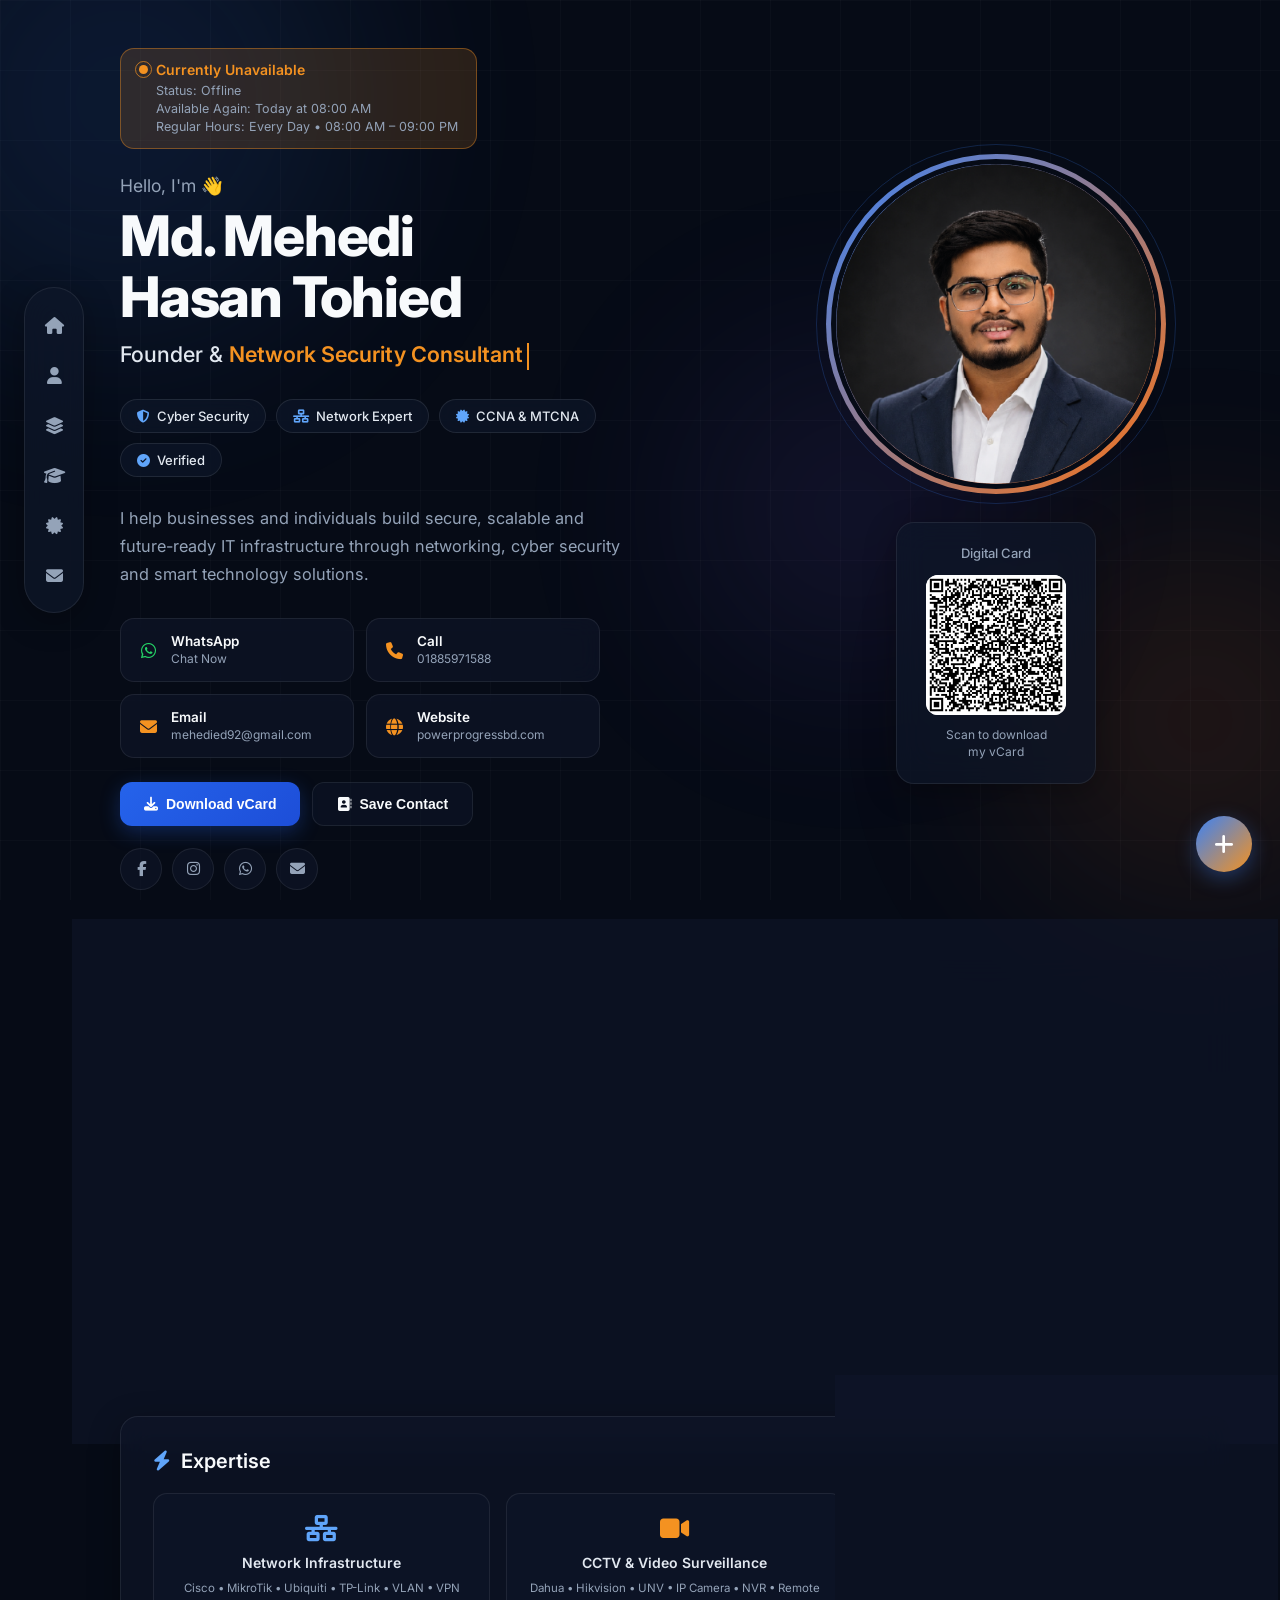
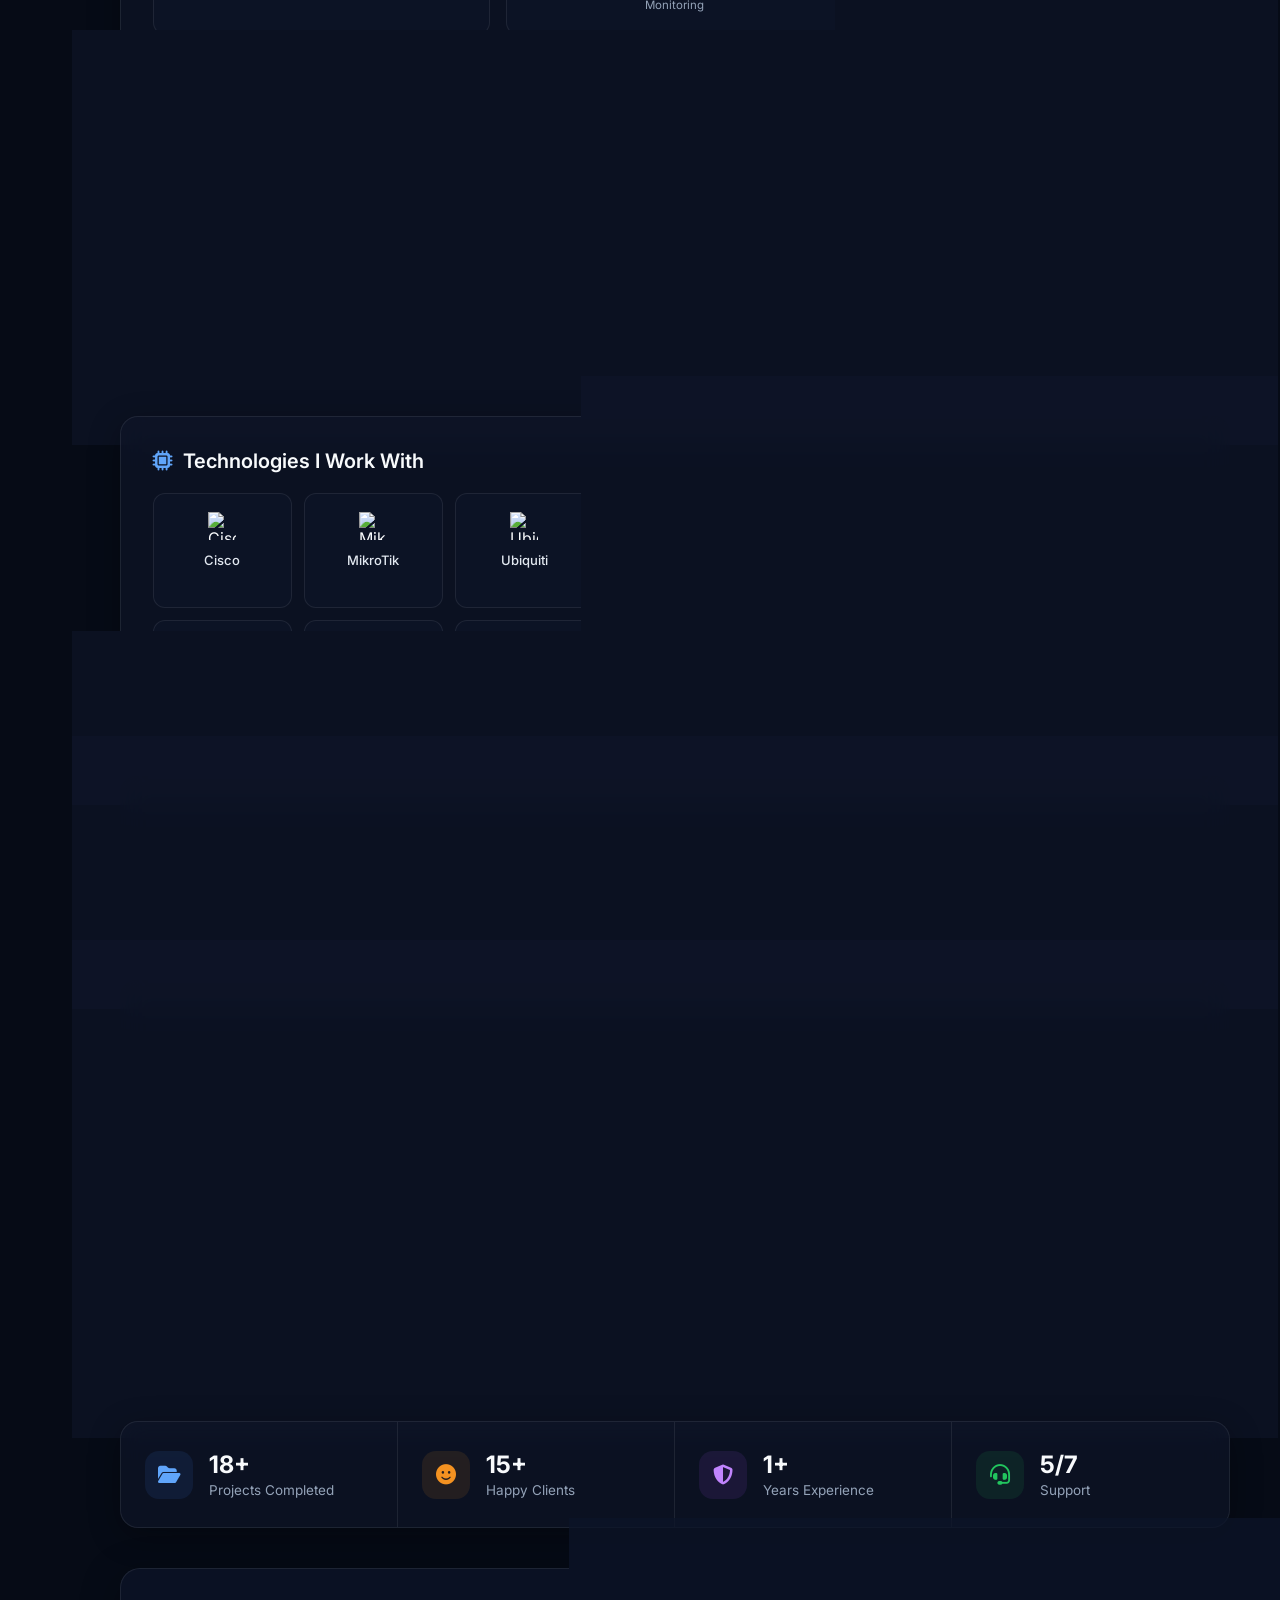
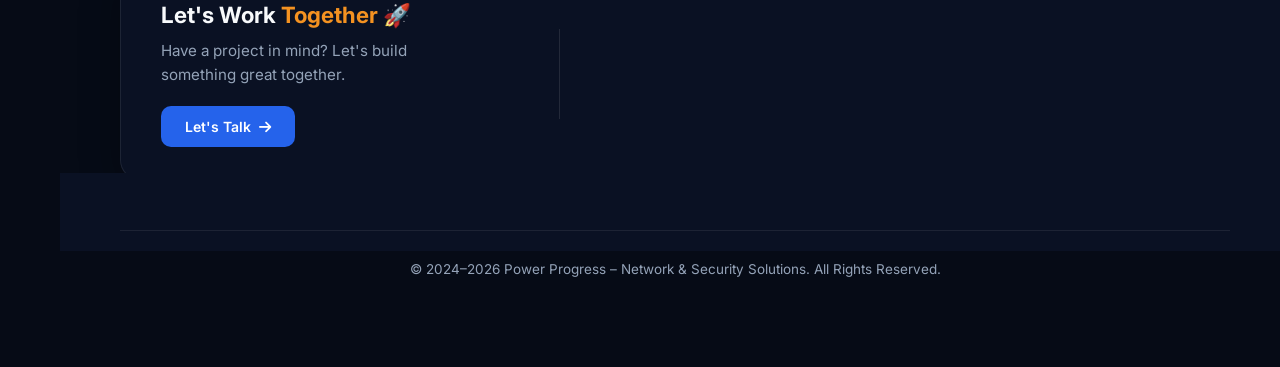
==== commit 2a2ba5c1: "Update index.html" ====
--- a/founder/index.html
+++ b/founder/index.html
@@ -16,7 +16,7 @@
   <meta name="theme-color" content="#060b16" />
   <meta name="msapplication-TileColor" content="#060b16" />
   <meta name="format-detection" content="telephone=yes" />
-  <link rel="canonical" href="https://powerprogressbd.com/" />
+  <link rel="canonical" href="https://powerprogressbd.com/founder/" />
 
   <!-- Favicon & App Icons (SVG data-URI – zero extra HTTP requests) -->
   <link rel="icon" type="image/svg+xml" href="data:image/svg+xml,%3Csvg xmlns='http://www.w3.org/2000/svg' viewBox='0 0 100 100'%3E%3Cdefs%3E%3ClinearGradient id='g' x1='0%25' y1='0%25' x2='100%25' y2='100%25'%3E%3Cstop offset='0%25' stop-color='%233b82f6'/%3E%3Cstop offset='100%25' stop-color='%23f97316'/%3E%3C/linearGradient%3E%3C/defs%3E%3Ccircle cx='50' cy='50' r='48' fill='%23060b16' stroke='url(%23g)' stroke-width='4'/%3E%3Ctext x='50' y='62' text-anchor='middle' font-family='Arial,sans-serif' font-weight='700' font-size='42' fill='url(%23g)'%3EM%3C/text%3E%3C/svg%3E" />
@@ -25,10 +25,10 @@
 
   <!-- Open Graph / Facebook -->
   <meta property="og:type" content="profile" />
-  <meta property="og:url" content="https://powerprogressbd.com/" />
+  <meta property="og:url" content="https://powerprogressbd.com/founder/" />
   <meta property="og:title" content="Md. Mehedi Hasan Tohied | Network Security Consultant" />
   <meta property="og:description" content="Founder of Power Progress – Network & Security Solutions. Expert in Network Design, Cyber Security, CCTV Systems, Access Control & Server Management in Chattogram, Bangladesh." />
-  <meta property="og:image" content="assets/images/og.jpg" />
+  <meta property="og:image" content="https://powerprogressbd.com/founder/assets/images/og.jpg" />
   <meta property="og:image:width" content="1200" />
   <meta property="og:image:height" content="630" />
   <meta property="og:image:alt" content="Md. Mehedi Hasan Tohied - Network Security Consultant" />
@@ -40,7 +40,7 @@
 
   <!-- Twitter Card -->
   <meta name="twitter:card" content="summary_large_image" />
-  <meta name="twitter:url" content="https://powerprogressbd.com/" />
+  <meta name="twitter:url" content="https://powerprogressbd.com/founder/" />
   <meta name="twitter:title" content="Md. Mehedi Hasan Tohied | Network Security Consultant" />
   <meta name="twitter:description" content="Founder of Power Progress – Network & Security Solutions. CCNA & MTCNA Certified. Network Design, Cyber Security, CCTV & more in Chattogram, Bangladesh." />
   <meta name="twitter:image" content="assets/images/og.jpg" />
@@ -71,8 +71,8 @@
         "@type": "Person",
         "@id": "https://powerprogressbd.com/#person",
         "name": "Md. Mehedi Hasan Tohied",
-        "givenName": "Mehedi",
-        "familyName": "Hasan Tohied",
+        "givenName": "Mehedi Hasan ",
+        "familyName": "Tohied",
         "alternateName": "Mehedi Tohied",
         "jobTitle": "Founder & Network Security Consultant",
         "description": "Founder of Power Progress – Network & Security Solutions. Specializes in Network Design, Cyber Security, CCTV Systems, Access Control, Server Management and Solar Energy Solutions.",
--- a/founder/style.css
+++ b/founder/style.css
@@ -311,6 +311,7 @@
       gap: 12px;
       text-decoration: none;
       color: inherit;
+      text-align: left;
       transition: all 0.3s ease;
       position: relative;
       overflow: hidden;
@@ -322,20 +323,31 @@
     .contact-card i {
       font-size: 17px;
       width: 22px;
+      min-width: 22px;
       text-align: center;
+      flex-shrink: 0;
     }
     .contact-card .wa { color: #25d366; }
     .contact-card .call { color: #F49221; }
     .contact-card .mail { color: #F49221; }
     .contact-card .web { color: #F49221; }
+    .contact-card > div {
+      display: flex;
+      flex-direction: column;
+      align-items: flex-start;
+      min-width: 0;
+    }
     .contact-card strong {
       display: block;
       font-size: 13.5px;
       font-weight: 600;
+      line-height: 1.3;
     }
     .contact-card span {
       font-size: 12px;
       color: var(--muted);
+      line-height: 1.35;
+      word-break: break-all;
     }
 
     .action-btns {
@@ -1069,12 +1081,13 @@
     @media (max-width: 1100px) {
       .sidebar { display: none; }
       .bottom-nav { display: flex; }
-      .main { padding: 30px 28px 120px; } /* Extra bottom padding for floating nav */
+      .main { padding: 30px 28px 120px; }
       
       .hero {
         grid-template-columns: 1fr;
         text-align: center;
-        gap: 45px;
+        gap: 40px;
+        margin-bottom: 50px;
       }
       .hero-left { max-width: 100%; }
       .desc, .contact-grid { margin-left: auto; margin-right: auto; }
@@ -1096,19 +1109,59 @@
       
       .fab-container { bottom: 100px; right: 20px; }
       .avatar-container { width: 280px; height: 280px; }
+      
+      .exp-grid { grid-template-columns: repeat(2, 1fr); }
+      .tech-grid { grid-template-columns: repeat(auto-fill, minmax(110px, 1fr)); }
     }
     
     @media (max-width: 768px) {
+      .main { padding: 24px 20px 120px; }
+      
       .stats-inner { grid-template-columns: 1fr 1fr; }
-      .stat { border-right: none; border-bottom: 1px solid var(--border); }
+      .stat {
+        border-right: none;
+        border-bottom: 1px solid var(--border);
+        padding: 22px 18px;
+        gap: 12px;
+      }
+      .stat:nth-child(2n) { border-right: none; }
       .stat:nth-child(3), .stat:nth-child(4) { border-bottom: none; }
-      .exp-grid { grid-template-columns: 1fr 1fr; }
-      .hero-left h1 { font-size: 2.6rem; }
-      .avatar-container { width: 240px; height: 240px; }
-      .contact-grid { grid-template-columns: 1fr; }
+      .stat-icon { width: 44px; height: 44px; font-size: 18px; }
+      .stat strong { font-size: 1.35rem; }
+      
+      .exp-grid { grid-template-columns: 1fr 1fr; gap: 12px; }
+      .exp-item { padding: 18px 12px; }
+      .exp-item i { font-size: 22px; }
+      .exp-item strong { font-size: 13px; }
+      .exp-item span { font-size: 11px; }
+      
+      .hero-left h1 { font-size: 2.5rem; letter-spacing: -0.8px; }
+      .typing { font-size: 1.2rem; }
+      .avatar-container { width: 220px; height: 220px; }
+      .contact-grid { grid-template-columns: 1fr; max-width: 360px; }
+      .contact-card { padding: 13px 14px; }
+      
+      .card { padding: 24px 20px; }
+      .card-title { font-size: 1.15rem; margin-bottom: 16px; }
+      .about-tagline { font-size: 1.1rem; }
+      .about-text { font-size: 0.95rem; }
+      .signature { font-size: 2rem; }
+      
+      .cert-item {
+        flex-direction: column;
+        align-items: flex-start;
+        gap: 12px;
+        padding: 14px 16px;
+      }
+      .cert-item .left { width: 100%; }
+      .cert-item .view-btn { align-self: flex-end; }
+      
+      .tech-grid { grid-template-columns: repeat(auto-fill, minmax(100px, 1fr)); gap: 10px; }
+      .tech-item { padding: 14px 10px; gap: 10px; }
+      .tech-item span { font-size: 12px; }
       
       .bottom-nav {
-        bottom: 20px;
+        bottom: 18px;
         padding: 8px 14px;
         gap: 4px;
       }
@@ -1117,27 +1170,132 @@
         height: 42px;
         font-size: 17px;
       }
+      
+      .digital-card { width: 180px; padding: 18px; }
+      .qr-box { width: 120px; height: 120px; }
+      
+      .cta-left h3 { font-size: 1.25rem; }
+      .cta-btn { width: 100%; max-width: 260px; justify-content: center; }
     }
     
     @media (max-width: 480px) {
-      .main { padding: 22px 16px 120px; }
-      .stats-inner { grid-template-columns: 1fr; }
-      .stat { border-bottom: 1px solid var(--border); }
+      .main { padding: 18px 14px 110px; }
+      
+      .hero { gap: 32px; margin-bottom: 36px; }
+      .hero-left h1 { font-size: 2.05rem; line-height: 1.12; letter-spacing: -0.6px; }
+      .hello { font-size: 1rem; }
+      .typing { font-size: 1.05rem; }
+      .typing-wrapper { min-height: 30px; margin-bottom: 16px; }
+      .desc { font-size: 0.95rem; margin-bottom: 22px; }
+      
+      .status-badge { padding: 10px 14px; margin-bottom: 20px; }
+      .status-main { font-size: 13px; }
+      .status-sub { font-size: 11.5px; }
+      
+      .badges { gap: 8px; margin-bottom: 20px; }
+      .badge-item { font-size: 12px; padding: 7px 12px; }
+      
+      .avatar-container { width: 190px; height: 190px; }
+      .digital-card { width: 160px; padding: 16px; }
+      .qr-box { width: 110px; height: 110px; }
+      .digital-card h4 { font-size: 12px; margin-bottom: 10px; }
+      .digital-card p { font-size: 11px; }
+      
+      .contact-grid { gap: 10px; max-width: 100%; }
+      .contact-card { padding: 12px 14px; border-radius: 12px; }
+      .contact-card strong { font-size: 13px; }
+      .contact-card span { font-size: 11.5px; }
+      
+      .action-btns { flex-direction: column; gap: 10px; margin-bottom: 18px; }
+      .btn { width: 100%; justify-content: center; padding: 12px 20px; font-size: 13.5px; }
+      
+      .social-row { gap: 8px; }
+      .social-btn { width: 40px; height: 40px; font-size: 14px; }
+      
+      .section-stack { gap: 20px; margin-bottom: 28px; }
+      .card { padding: 20px 16px; border-radius: 16px; }
+      .card-title { font-size: 1.1rem; gap: 8px; }
+      .about-tagline { font-size: 1.05rem; margin-bottom: 14px; }
+      .about-text { font-size: 0.92rem; line-height: 1.7; margin-bottom: 14px; }
+      .signature { font-size: 1.8rem; }
+      
+      .exp-grid { grid-template-columns: 1fr; gap: 10px; }
+      .exp-item { padding: 16px 14px; flex-direction: row; text-align: left; gap: 14px; }
+      .exp-item i { font-size: 22px; margin-bottom: 0; flex-shrink: 0; }
+      .exp-item strong { font-size: 13.5px; }
+      .exp-item span { font-size: 11.5px; }
+      
+      .tech-grid { grid-template-columns: repeat(3, 1fr); gap: 8px; }
+      .tech-item { padding: 12px 6px; gap: 8px; border-radius: 10px; }
+      .tech-item img { width: 24px; height: 24px; }
+      .tech-item img[alt="Dahua"],
+      .tech-item img[alt="Hikvision"],
+      .tech-item img[alt="Uniview"] { width: 36px; height: 36px; }
+      .tech-item i { font-size: 22px; height: 24px; }
+      .tech-item span { font-size: 11px; }
+      
+      .stats { margin: 28px 0; }
+      .stats-inner { grid-template-columns: 1fr; border-radius: 16px; }
+      .stat {
+        padding: 18px 16px;
+        border-bottom: 1px solid var(--border);
+      }
       .stat:last-child { border-bottom: none; }
-      .action-btns { flex-direction: column; }
-      .btn { width: 100%; justify-content: center; }
-      .hero-left h1 { font-size: 2.2rem; }
-      .exp-grid { grid-template-columns: 1fr; }
+      .stat-icon { width: 42px; height: 42px; font-size: 17px; border-radius: 12px; }
+      .stat strong { font-size: 1.3rem; }
+      .stat span { font-size: 13px; }
+      
+      .cert-item { padding: 14px; border-radius: 10px; }
+      .cert-item span { font-size: 13.5px; line-height: 1.4; }
+      .view-btn { font-size: 12.5px; padding: 6px 14px; }
+      .view-all { font-size: 12px; padding: 4px 12px; }
+      
+      .cta-card { padding: 24px 18px; border-radius: 16px; gap: 22px; }
+      .cta-left h3 { font-size: 1.2rem; }
+      .cta-left p { font-size: 0.9rem; margin-bottom: 16px; }
+      .cta-btn { padding: 11px 20px; font-size: 13.5px; }
+      .cta-middle h4 { font-size: 1rem; margin-bottom: 14px; }
+      .cta-social { width: 40px; height: 40px; font-size: 15px; }
+      .cta-right .loc-title { font-size: 1rem; }
+      .cta-right p { font-size: 0.9rem; }
       
       .bottom-nav {
-        bottom: 16px;
-        padding: 8px 12px;
+        bottom: 14px;
+        left: 50%;
+        transform: translateX(-50%);
+        width: calc(100% - 28px);
+        max-width: 360px;
+        padding: 8px 10px;
         gap: 2px;
         border-radius: 40px;
+        justify-content: space-around;
       }
       .bottom-nav .nav-icon {
         width: 40px;
         height: 40px;
         font-size: 16px;
       }
-    }
+      
+      .fab-container { bottom: 90px; right: 14px; }
+      .fab-main { width: 52px; height: 52px; font-size: 20px; }
+      .fab-btn { padding: 10px 14px; font-size: 13px; }
+      
+      footer {
+        margin-top: 36px;
+        padding: 24px 0 16px;
+        font-size: 12.5px;
+        line-height: 1.5;
+      }
+    }
+    
+    /* Extra small phones */
+    @media (max-width: 360px) {
+      .main { padding: 16px 12px 105px; }
+      .hero-left h1 { font-size: 1.85rem; }
+      .typing { font-size: 0.98rem; }
+      .avatar-container { width: 170px; height: 170px; }
+      .tech-grid { grid-template-columns: repeat(2, 1fr); }
+      .badge-item { font-size: 11.5px; padding: 6px 10px; }
+      .bottom-nav { width: calc(100% - 20px); padding: 6px 8px; }
+      .bottom-nav .nav-icon { width: 38px; height: 38px; font-size: 15px; }
+    }
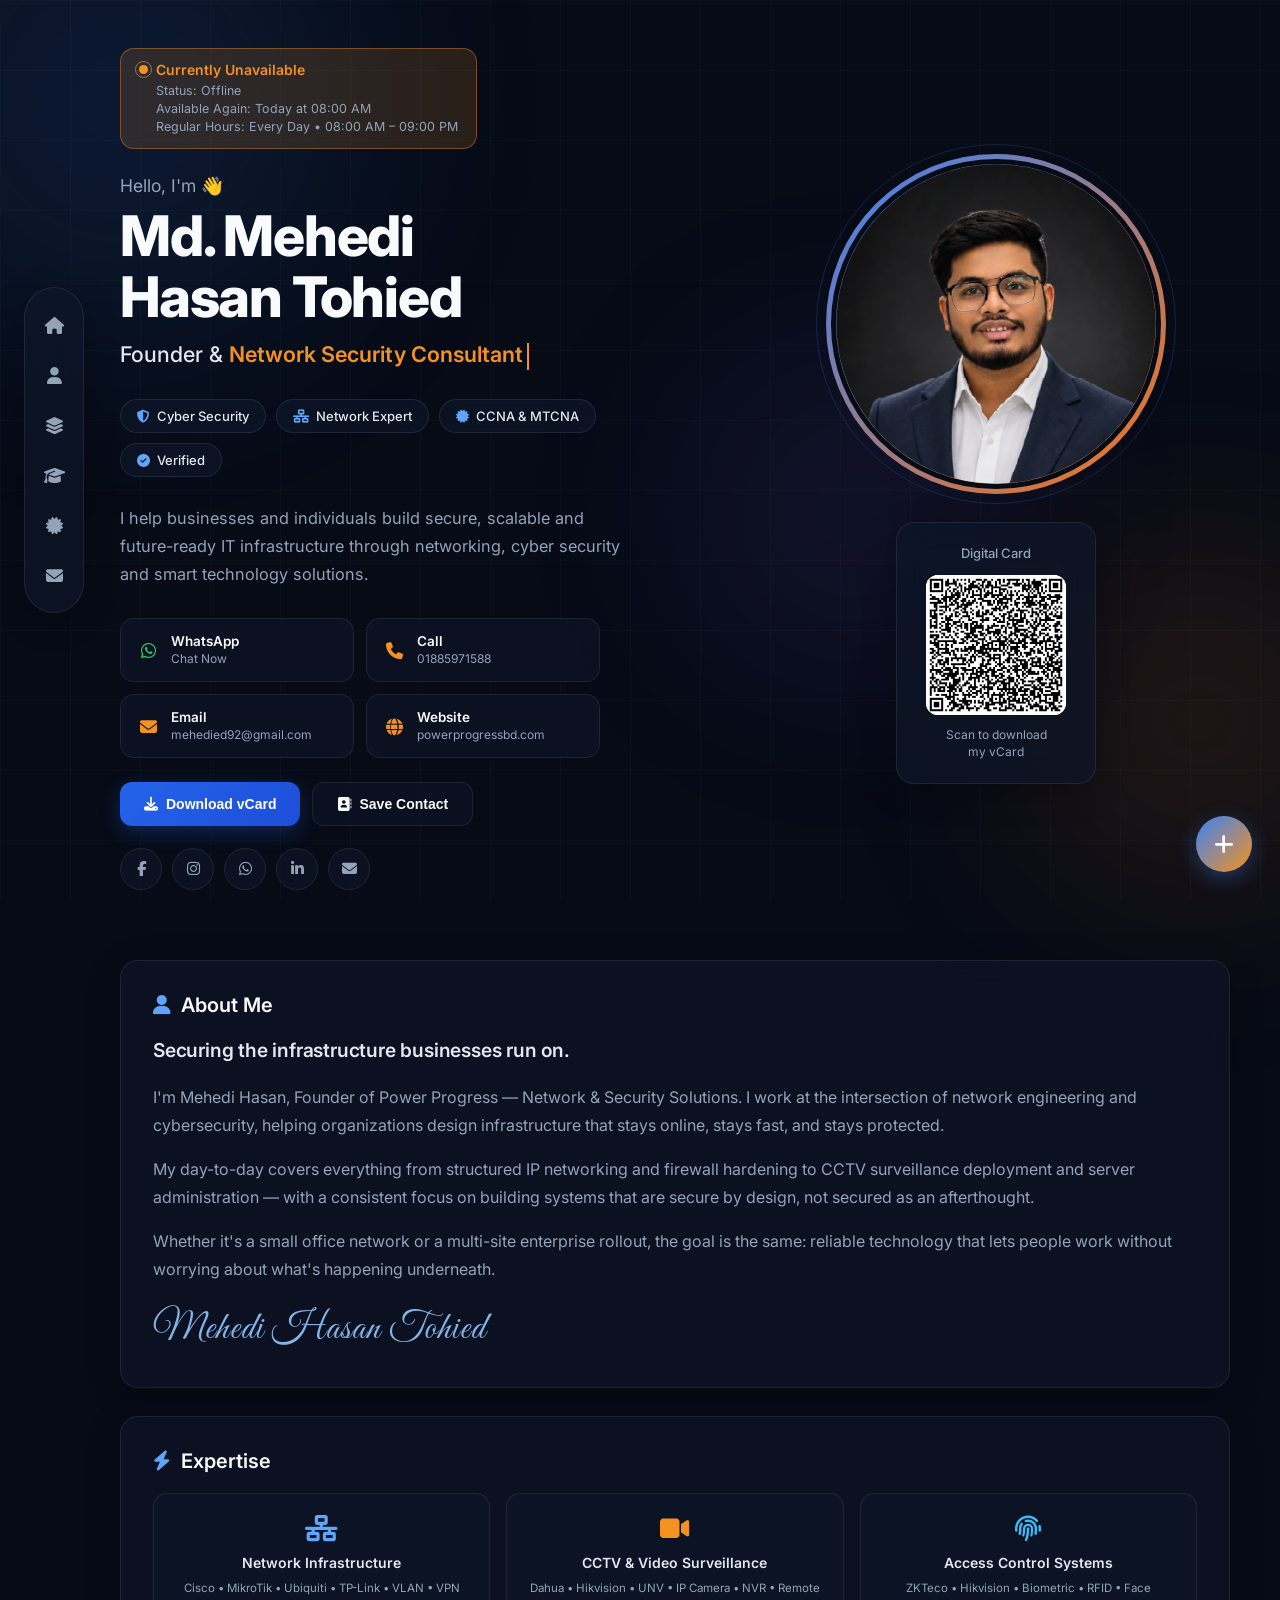
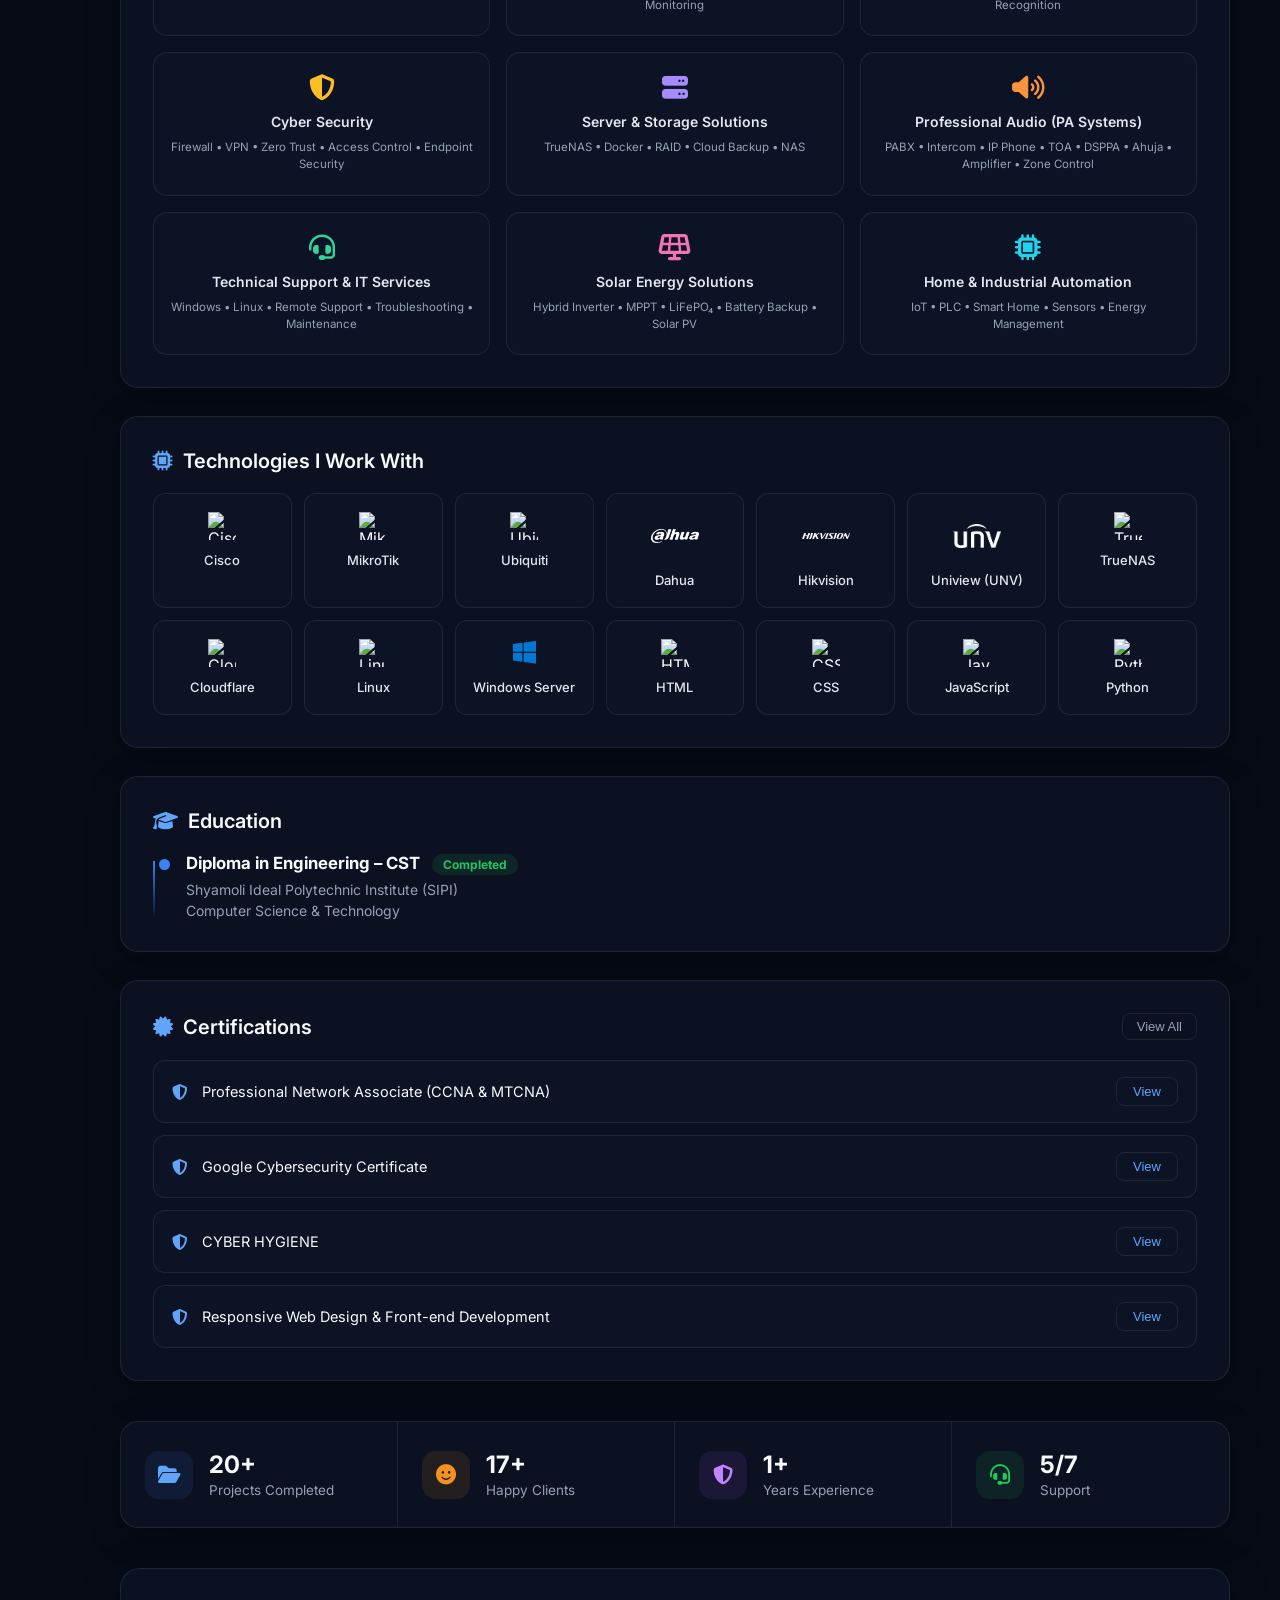
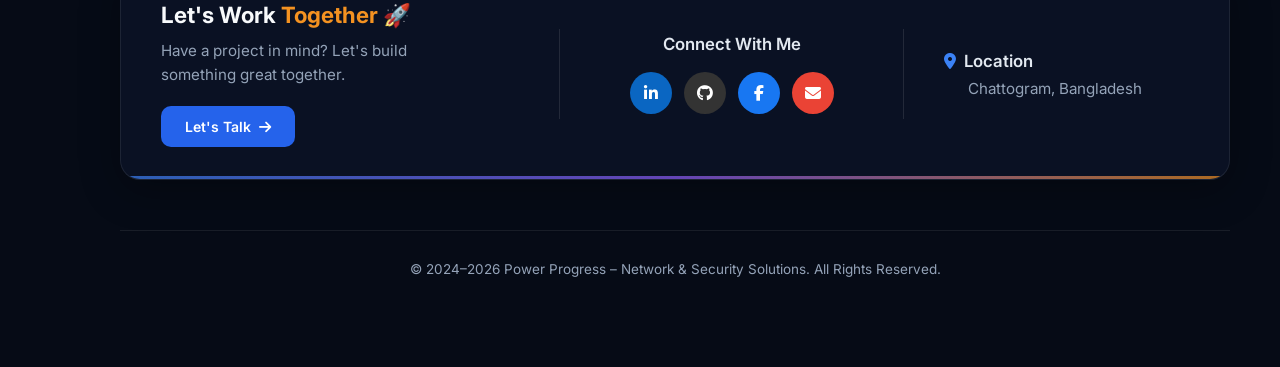
==== commit f1231919: "Update index.html" ====
--- a/founder/index.html
+++ b/founder/index.html
@@ -281,6 +281,7 @@
             <a href="https://www.facebook.com/share/1FPUoGN6Qx/" target="_blank" class="social-btn"><i class="fab fa-facebook-f"></i></a>
             <a href="https://instagram.com/mehedi.ed" target="_blank" class="social-btn"><i class="fab fa-instagram"></i></a>
             <a href="https://wa.me/8801885971588" target="_blank" class="social-btn"><i class="fab fa-whatsapp"></i></a>
+            <a href="https://www.linkedin.com/in/mehedied" target="_blank" class="social-btn"><i class="fab fa-linkedin-in"></i></a>
             <a href="mailto:mehedied92@gmail.com" class="social-btn"><i class="fas fa-envelope"></i></a>
           </div>
         </div>
